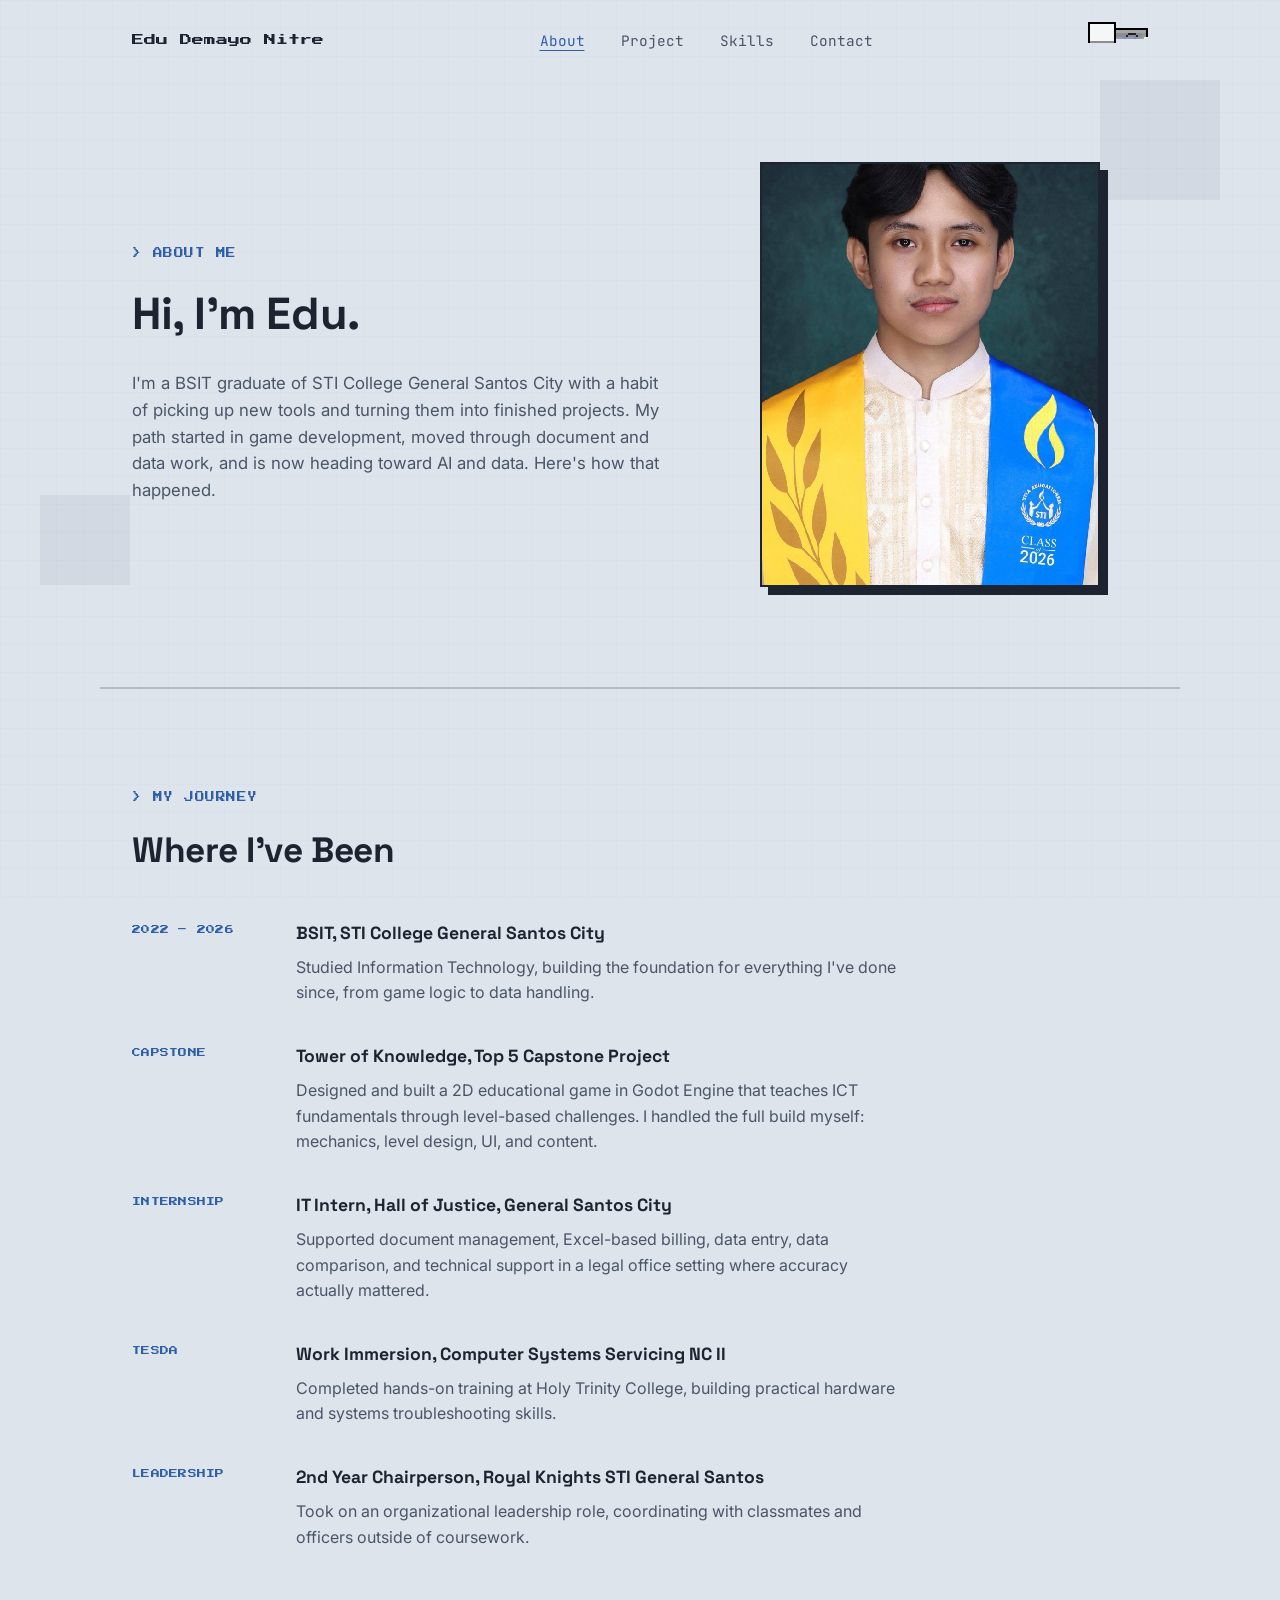
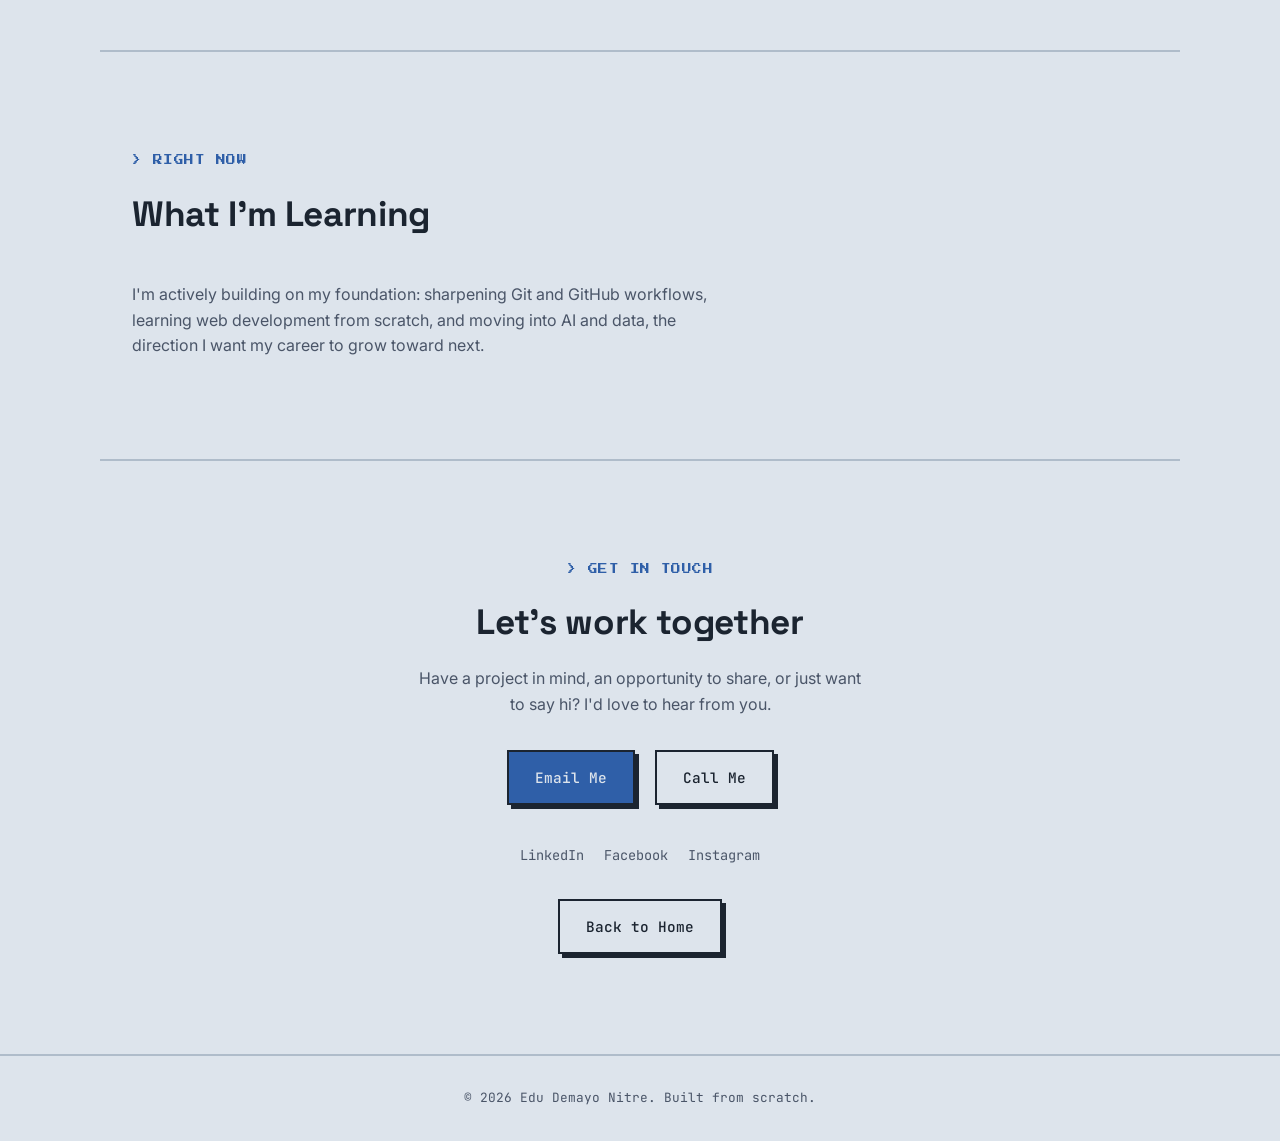
==== about.html @ b04c1786 "Add files via upload" ====
<!DOCTYPE html>
<html lang="en">
<head>
  <meta charset="UTF-8">
  <meta name="viewport" content="width=device-width, initial-scale=1.0">
  <title>About — Edu Demayo Nitre</title>
  <link rel="preconnect" href="https://fonts.googleapis.com">
  <link href="https://fonts.googleapis.com/css2?family=Press+Start+2P&family=Space+Grotesk:wght@500;700&family=Inter:wght@400;500;600&family=JetBrains+Mono:wght@400;500&display=swap" rel="stylesheet">
  <link rel="stylesheet" href="style.css">
</head>
<body>

  <div class="bg-blob bg-blob-1"></div>
  <div class="bg-blob bg-blob-2"></div>

  <nav>
    <div class="logo"><a href="index.html">Edu Demayo Nitre</a></div>
    <ul>
      <li><a href="about.html" class="active-link">About</a></li>
      <li><a href="index.html#project">Project</a></li>
      <li><a href="index.html#skills">Skills</a></li>
      <li><a href="index.html#contact">Contact</a></li>
    </ul>
    <label class="switch">
      <input class="toggle" type="checkbox" id="theme-toggle">
      <span class="slider"></span>
    </label>
  </nav>

  <section class="about-hero reveal is-visible">
    <div class="about-text">
      <p class="eyebrow">About Me</p>
      <h1>Hi, I'm Edu.</h1>
      <p class="intro">
        I'm a BSIT graduate of STI College General Santos City with a habit of
        picking up new tools and turning them into finished projects. My path
        started in game development, moved through document and data work,
        and is now heading toward AI and data. Here's how that happened.
      </p>
    </div>
    <div class="hero-image">
      <div class="photo-frame">
        <img src="aboutme.png" alt="Edu Demayo Nitre">
      </div>
    </div>
  </section>

  <section class="timeline reveal" id="journey">
    <p class="eyebrow">My Journey</p>
    <h2>Where I've Been</h2>

    <div class="timeline-list">
      <div class="timeline-item">
        <span class="timeline-year">2022 &ndash; 2026</span>
        <div class="timeline-body">
          <h3>BSIT, STI College General Santos City</h3>
          <p>
            Studied Information Technology, building the foundation for
            everything I've done since, from game logic to data handling.
          </p>
        </div>
      </div>

      <div class="timeline-item">
        <span class="timeline-year">Capstone</span>
        <div class="timeline-body">
          <h3>Tower of Knowledge, Top 5 Capstone Project</h3>
          <p>
            Designed and built a 2D educational game in Godot Engine that
            teaches ICT fundamentals through level-based challenges. I
            handled the full build myself: mechanics, level design, UI,
            and content.
          </p>
        </div>
      </div>

      <div class="timeline-item">
        <span class="timeline-year">Internship</span>
        <div class="timeline-body">
          <h3>IT Intern, Hall of Justice, General Santos City</h3>
          <p>
            Supported document management, Excel-based billing, data entry,
            data comparison, and technical support in a legal office
            setting where accuracy actually mattered.
          </p>
        </div>
      </div>

      <div class="timeline-item">
        <span class="timeline-year">TESDA</span>
        <div class="timeline-body">
          <h3>Work Immersion, Computer Systems Servicing NC II</h3>
          <p>
            Completed hands-on training at Holy Trinity College, building
            practical hardware and systems troubleshooting skills.
          </p>
        </div>
      </div>

      <div class="timeline-item">
        <span class="timeline-year">Leadership</span>
        <div class="timeline-body">
          <h3>2nd Year Chairperson, Royal Knights STI General Santos</h3>
          <p>
            Took on an organizational leadership role, coordinating with
            classmates and officers outside of coursework.
          </p>
        </div>
      </div>
    </div>
  </section>

  <section class="currently-learning reveal" id="learning">
    <p class="eyebrow">Right Now</p>
    <h2>What I'm Learning</h2>
    <p class="intro">
      I'm actively building on my foundation: sharpening Git and GitHub
      workflows, learning web development from scratch, and moving into
      AI and data, the direction I want my career to grow toward next.
    </p>
  </section>

  <section class="contact reveal" id="about-contact">
    <p class="eyebrow">Get In Touch</p>
    <h2>Let's work together</h2>
    <p class="intro">Have a project in mind, an opportunity to share, or just want to say hi? I'd love to hear from you.</p>
    <div class="buttons">
      <a href="mailto:edunitre24@gmail.com" class="btn btn-primary">Email Me</a>
      <a href="tel:+639501514487" class="btn btn-secondary">Call Me</a>
    </div>
    <div class="socials" style="justify-content: center;">
      <a href="https://www.linkedin.com/in/edu-demayo-nitre-314478360/" aria-label="LinkedIn" target="_blank" rel="noopener">LinkedIn</a>
      <a href="https://www.facebook.com/edu.nitre.35" aria-label="Facebook" target="_blank" rel="noopener">Facebook</a>
      <a href="https://www.instagram.com/_godedu/" aria-label="Instagram" target="_blank" rel="noopener">Instagram</a>
    </div>
    <div class="buttons">
      <a href="index.html" class="btn btn-secondary">Back to Home</a>
    </div>
  </section>

  <footer>
    <p>&copy; 2026 Edu Demayo Nitre. Built from scratch.</p>
  </footer>

  <script>
    const themeToggle = document.getElementById('theme-toggle');
    const savedTheme = localStorage.getItem('theme');

    if (savedTheme === 'dark') {
      document.body.classList.add('dark-mode');
      themeToggle.checked = true;
    }

    themeToggle.addEventListener('change', () => {
      document.body.classList.toggle('dark-mode', themeToggle.checked);
      localStorage.setItem('theme', themeToggle.checked ? 'dark' : 'light');
    });

    const revealEls = document.querySelectorAll('.reveal');
    const observer = new IntersectionObserver((entries) => {
      entries.forEach((entry) => {
        if (entry.isIntersecting) {
          entry.target.classList.add('is-visible');
          observer.unobserve(entry.target);
        }
      });
    }, { threshold: 0.15 });
    revealEls.forEach((el) => observer.observe(el));
  </script>

</body>
</html>
---- style.css ----
/* ---------- Design tokens (monochrome) ---------- */
:root {
  --bg: #DDE4EC;
  --bg-alt: #CCD6E1;
  --ink: #1B2430;
  --ink-soft: #4A5568;
  --accent: #2F5FA8;
  --accent-soft: #C3D3E8;
  --line: #AFBCCA;

  --font-display: "Space Grotesk", sans-serif;
  --font-body: "Inter", sans-serif;
  --font-mono: "JetBrains Mono", monospace;
  --font-pixel: "Press Start 2P", monospace;

  --max-width: 1080px;
}

/* ---------- Dark mode ---------- */
body.dark-mode {
  --bg: #0D1420;
  --bg-alt: #16202E;
  --ink: #E4EAF2;
  --ink-soft: #93A2B8;
  --accent: #6C93E0;
  --accent-soft: rgba(108, 147, 224, 0.15);
  --line: #26344A;
}

/* ---------- Reset ---------- */
* {
  margin: 0;
  padding: 0;
  box-sizing: border-box;
}

html {
  scroll-behavior: smooth;
}

body {
  font-family: var(--font-body);
  background: var(--bg);
  color: var(--ink);
  line-height: 1.6;
  position: relative;
  overflow-x: hidden;
  transition: background-color 0.2s ease, color 0.2s ease;
}

/* ---------- Ambient background: pixel grid, like the Godot editor canvas ---------- */
body::before {
  content: "";
  position: fixed;
  inset: 0;
  background-image:
    linear-gradient(var(--line) 1px, transparent 1px),
    linear-gradient(90deg, var(--line) 1px, transparent 1px);
  background-size: 28px 28px;
  opacity: 0.06;
  z-index: -1;
  pointer-events: none;
}

.bg-blob {
  position: fixed;
  z-index: -1;
  pointer-events: none;
  background: var(--ink);
  opacity: 0.05;
}

.bg-blob-1 {
  width: 120px;
  height: 120px;
  top: 80px;
  right: 60px;
}

.bg-blob-2 {
  width: 90px;
  height: 90px;
  top: 55%;
  left: 40px;
}

a {
  text-decoration: none;
  color: inherit;
}

ul {
  list-style: none;
}

section {
  max-width: var(--max-width);
  margin: 0 auto;
  padding: 100px 32px;
}

.eyebrow {
  font-family: var(--font-pixel);
  font-size: 0.6rem;
  text-transform: uppercase;
  letter-spacing: 0.05em;
  color: var(--accent);
  margin-bottom: 16px;
  line-height: 1.8;
}

.eyebrow::before {
  content: "> ";
}

.accent {
  background: var(--accent);
  color: var(--bg);
  padding: 2px 8px;
  box-decoration-break: clone;
  -webkit-box-decoration-break: clone;
}

h1, h2 {
  font-family: var(--font-display);
  font-weight: 700;
  letter-spacing: -0.01em;
}

/* ---------- Nav ---------- */
nav {
  display: flex;
  justify-content: space-between;
  align-items: center;
  max-width: var(--max-width);
  margin: 0 auto;
  padding: 28px 32px;
  gap: 24px;
}

nav .logo {
  font-family: var(--font-pixel);
  font-size: 0.75rem;
}

nav .logo a {
  color: inherit;
}

nav ul {
  display: flex;
  gap: 36px;
}

nav ul a {
  font-family: var(--font-mono);
  font-size: 0.9rem;
  color: var(--ink-soft);
  transition: color 0.2s ease;
}

nav ul a:hover,
nav ul a:focus-visible {
  color: var(--ink);
}

nav ul a.active-link {
  color: var(--accent);
  text-decoration: underline;
  text-underline-offset: 4px;
}

/* ---------- Buttons (pixel push style) ---------- */
.buttons {
  display: flex;
  gap: 20px;
  margin-top: 32px;
  flex-wrap: wrap;
}

.btn {
  padding: 14px 26px;
  border-radius: 0;
  border: 2px solid var(--ink);
  font-family: var(--font-mono);
  font-size: 0.9rem;
  font-weight: 500;
  box-shadow: 4px 4px 0 var(--ink);
  transition: transform 0.1s ease, box-shadow 0.1s ease;
}

.btn:hover {
  transform: translate(2px, 2px);
  box-shadow: 2px 2px 0 var(--ink);
}

.btn:active {
  transform: translate(4px, 4px);
  box-shadow: 0 0 0 var(--ink);
}

.btn-primary {
  background: var(--accent);
  color: var(--bg);
}

.btn-secondary {
  background: var(--bg);
  color: var(--ink);
}

/* ---------- Hero ---------- */
.hero {
  display: grid;
  grid-template-columns: 1.1fr 0.9fr;
  gap: 48px;
  align-items: center;
  padding-top: 60px;
  animation: fadeInUp 0.8s ease both;
}

@keyframes fadeInUp {
  from {
    opacity: 0;
    transform: translateY(20px);
  }
  to {
    opacity: 1;
    transform: translateY(0);
  }
}

.hero h1 {
  font-size: 3rem;
  line-height: 1.1;
  margin-bottom: 6px;
}

.hero h2 {
  font-size: 1.6rem;
  font-weight: 500;
  color: var(--ink-soft);
  margin-bottom: 24px;
}

.hero .intro {
  color: var(--ink-soft);
  max-width: 46ch;
}

.status-list {
  display: flex;
  flex-direction: column;
  gap: 14px;
  margin-top: 8px;
  padding: 20px 0;
  border-top: 2px solid var(--line);
  border-bottom: 2px solid var(--line);
}

.status-item {
  display: flex;
  gap: 18px;
  align-items: baseline;
}

.status-label {
  font-family: var(--font-pixel);
  font-size: 0.55rem;
  text-transform: uppercase;
  letter-spacing: 0.05em;
  color: var(--accent);
  min-width: 100px;
  flex-shrink: 0;
}

.status-value {
  font-family: var(--font-mono);
  color: var(--ink);
  font-size: 0.95rem;
}

.socials {
  display: flex;
  gap: 20px;
  flex-wrap: wrap;
  margin-top: 40px;
}

.socials a {
  font-family: var(--font-mono);
  font-size: 0.85rem;
  color: var(--ink-soft);
  border-bottom: 1px solid transparent;
}

.socials a:hover,
.socials a:focus-visible {
  color: var(--accent);
  border-bottom-color: var(--accent);
}

.hero-image {
  display: flex;
  justify-content: center;
}

.photo-frame {
  width: 100%;
  max-width: 340px;
  aspect-ratio: 4 / 5;
  background: var(--bg-alt);
  border: 2px solid var(--ink);
  border-radius: 0;
  display: flex;
  align-items: center;
  justify-content: center;
  color: var(--ink-soft);
  font-family: var(--font-mono);
  font-size: 0.85rem;
  overflow: hidden;
  box-shadow: 8px 8px 0 var(--ink);
}

.photo-frame img {
  width: 100%;
  height: 100%;
  object-fit: cover;
  image-rendering: pixelated;
}

/* ---------- Project ---------- */
.project {
  border-top: 2px solid var(--line);
}

.project h2 {
  font-size: 2.2rem;
  margin-bottom: 12px;
}

.project-badge {
  display: inline-block;
  font-family: var(--font-pixel);
  font-size: 0.6rem;
  background: var(--accent);
  color: var(--bg);
  padding: 8px 14px;
  border-radius: 0;
  margin-bottom: 20px;
}

.project-subtitle {
  color: var(--ink-soft);
  max-width: 60ch;
  margin-bottom: 40px;
}

.project-content {
  display: grid;
  grid-template-columns: 1fr 1fr;
  gap: 48px;
  align-items: start;
}

.project-visual {
  aspect-ratio: 16 / 10;
  background: var(--bg-alt);
  border: 2px solid var(--ink);
  border-radius: 0;
  display: flex;
  align-items: center;
  justify-content: center;
  color: var(--ink-soft);
  font-family: var(--font-mono);
  font-size: 0.85rem;
  overflow: hidden;
  box-shadow: 8px 8px 0 var(--ink);
}

.project-visual img,
.project-visual video {
  width: 100%;
  height: 100%;
  object-fit: cover;
  image-rendering: pixelated;
}

.project-details p {
  color: var(--ink-soft);
  margin-bottom: 16px;
}

.tech-tags {
  display: flex;
  gap: 10px;
  flex-wrap: wrap;
  margin: 20px 0;
}

.tech-tags li {
  font-family: var(--font-mono);
  font-size: 0.8rem;
  background: var(--bg);
  color: var(--accent);
  border: 1px solid var(--accent);
  padding: 6px 14px;
  border-radius: 0;
}

/* ---------- Skills ---------- */
.skills {
  border-top: 2px solid var(--line);
}

.skills h2 {
  font-size: 2.2rem;
  margin-bottom: 40px;
}

.skills-grid {
  display: grid;
  grid-template-columns: repeat(auto-fit, minmax(180px, 1fr));
  gap: 16px;
}

.skill-item {
  padding: 20px;
  border: 2px solid var(--line);
  border-radius: 0;
  font-family: var(--font-mono);
  font-size: 0.9rem;
  text-align: center;
}

.learning-note {
  margin-top: 28px;
  color: var(--ink-soft);
  font-family: var(--font-mono);
  font-size: 0.85rem;
}

/* ---------- Contact ---------- */
.contact {
  border-top: 2px solid var(--line);
  text-align: center;
}

.contact h2 {
  font-size: 2.2rem;
  margin-bottom: 16px;
}

.contact .intro {
  color: var(--ink-soft);
  max-width: 46ch;
  margin: 0 auto;
}

.contact .buttons {
  justify-content: center;
}

/* ---------- Footer ---------- */
footer {
  text-align: center;
  padding: 32px;
  color: var(--ink-soft);
  font-family: var(--font-mono);
  font-size: 0.8rem;
  border-top: 2px solid var(--line);
}

/* ---------- Scroll reveal ---------- */
.reveal {
  opacity: 0;
  transform: translateY(24px);
  transition: opacity 0.7s ease, transform 0.7s ease;
}

.reveal.is-visible {
  opacity: 1;
  transform: translateY(0);
}

/* ---------- Hover polish (pixel push) ---------- */
.skill-item {
  transition: transform 0.15s ease, box-shadow 0.15s ease;
}

.skill-item:hover {
  transform: translate(-2px, -2px);
  border-color: var(--accent);
  box-shadow: 4px 4px 0 var(--accent);
}

.photo-frame,
.project-visual {
  transition: transform 0.15s ease, box-shadow 0.15s ease;
}

.photo-frame:hover,
.project-visual:hover {
  transform: translate(-2px, -2px);
  box-shadow: 10px 10px 0 var(--ink);
}

.tech-tags li {
  transition: transform 0.15s ease;
}

.tech-tags li:hover {
  transform: translate(-2px, -2px);
  box-shadow: 3px 3px 0 var(--accent);
}

/* ---------- Responsive ---------- */
@media (max-width: 768px) {
  nav {
    flex-direction: column;
    gap: 16px;
  }

  .hero {
    grid-template-columns: 1fr;
    text-align: center;
    padding-top: 20px;
  }

  .hero .intro {
    margin: 0 auto;
  }

  .buttons {
    justify-content: center;
  }

  .socials {
    justify-content: center;
  }

  .status-item {
    flex-direction: column;
    gap: 2px;
  }

  .status-label {
    min-width: unset;
  }

  .project-content {
    grid-template-columns: 1fr;
  }
}

/* ---------- Theme toggle: pixel sprite switch (Uiverse by zl306) ---------- */
.switch {
  position: relative;
  display: flex;
  flex-direction: column;
  justify-content: center;
  align-items: center;
  width: 60px;
  height: 26px;
}

.toggle {
  opacity: 0;
  width: 0;
  height: 0;
}

.slider {
  image-rendering: pixelated;
  position: absolute;
  cursor: pointer;
  top: 0;
  left: 0;
  right: 0;
  bottom: 0;
  background: url([data-uri]);
  background-size: 100% 100%;
}

.slider:before {
  box-sizing: border-box;
  position: absolute;
  content: "";
  height: 32px;
  width: 28px;
  bottom: 0px;
  background: url([data-uri]);
  background-size: 28px 32px;
}

.toggle:checked + .slider {
  background: url([data-uri]);
  background-size: 100% 100%;
}

.toggle:checked + .slider:before {
  transform: translateX(32px);
}

/* ---------- About page ---------- */
.about-hero {
  display: grid;
  grid-template-columns: 1.1fr 0.9fr;
  gap: 48px;
  align-items: center;
  padding-top: 80px;
}

.about-hero h1 {
  font-size: 2.8rem;
  margin: 8px 0 20px;
}

.about-hero .intro {
  color: var(--ink-soft);
  font-size: 1.05rem;
}

@media (max-width: 768px) {
  .about-hero {
    grid-template-columns: 1fr;
    text-align: center;
    padding-top: 20px;
  }

  .about-hero .intro {
    margin: 0 auto;
  }
}

.timeline {
  border-top: 2px solid var(--line);
}

.timeline h2,
.currently-learning h2 {
  font-size: 2.2rem;
  margin-bottom: 40px;
}

.timeline-list {
  display: flex;
  flex-direction: column;
  gap: 36px;
}

.timeline-item {
  display: grid;
  grid-template-columns: 140px 1fr;
  gap: 24px;
}

.timeline-year {
  font-family: var(--font-pixel);
  font-size: 0.55rem;
  color: var(--accent);
  text-transform: uppercase;
  letter-spacing: 0.03em;
  padding-top: 4px;
  line-height: 1.6;
}

.timeline-body h3 {
  font-family: var(--font-display);
  font-size: 1.1rem;
  margin-bottom: 8px;
}

.timeline-body p {
  color: var(--ink-soft);
  max-width: 60ch;
}

.currently-learning {
  border-top: 2px solid var(--line);
}

.currently-learning .intro {
  color: var(--ink-soft);
  max-width: 60ch;
}

@media (max-width: 768px) {
  .timeline-item {
    grid-template-columns: 1fr;
    gap: 8px;
  }

  .about-hero h1 {
    font-size: 2.2rem;
  }
}
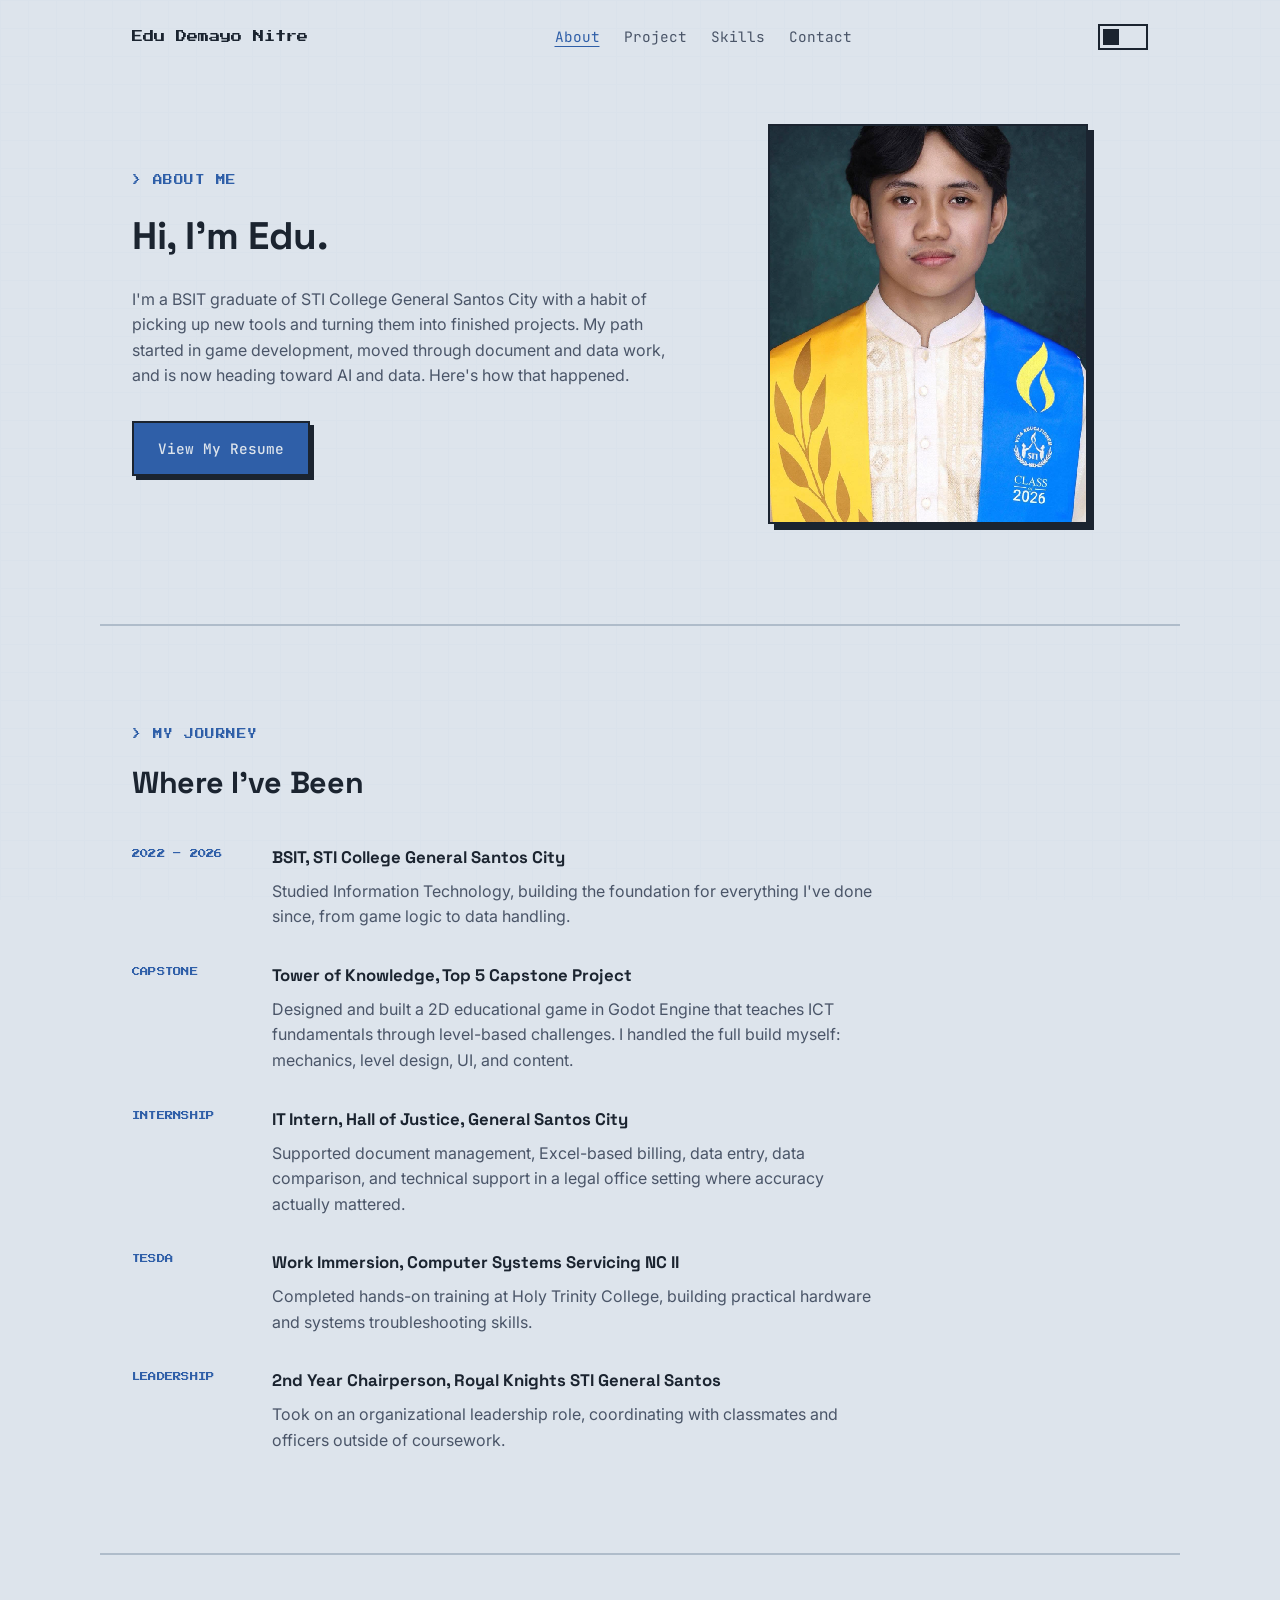
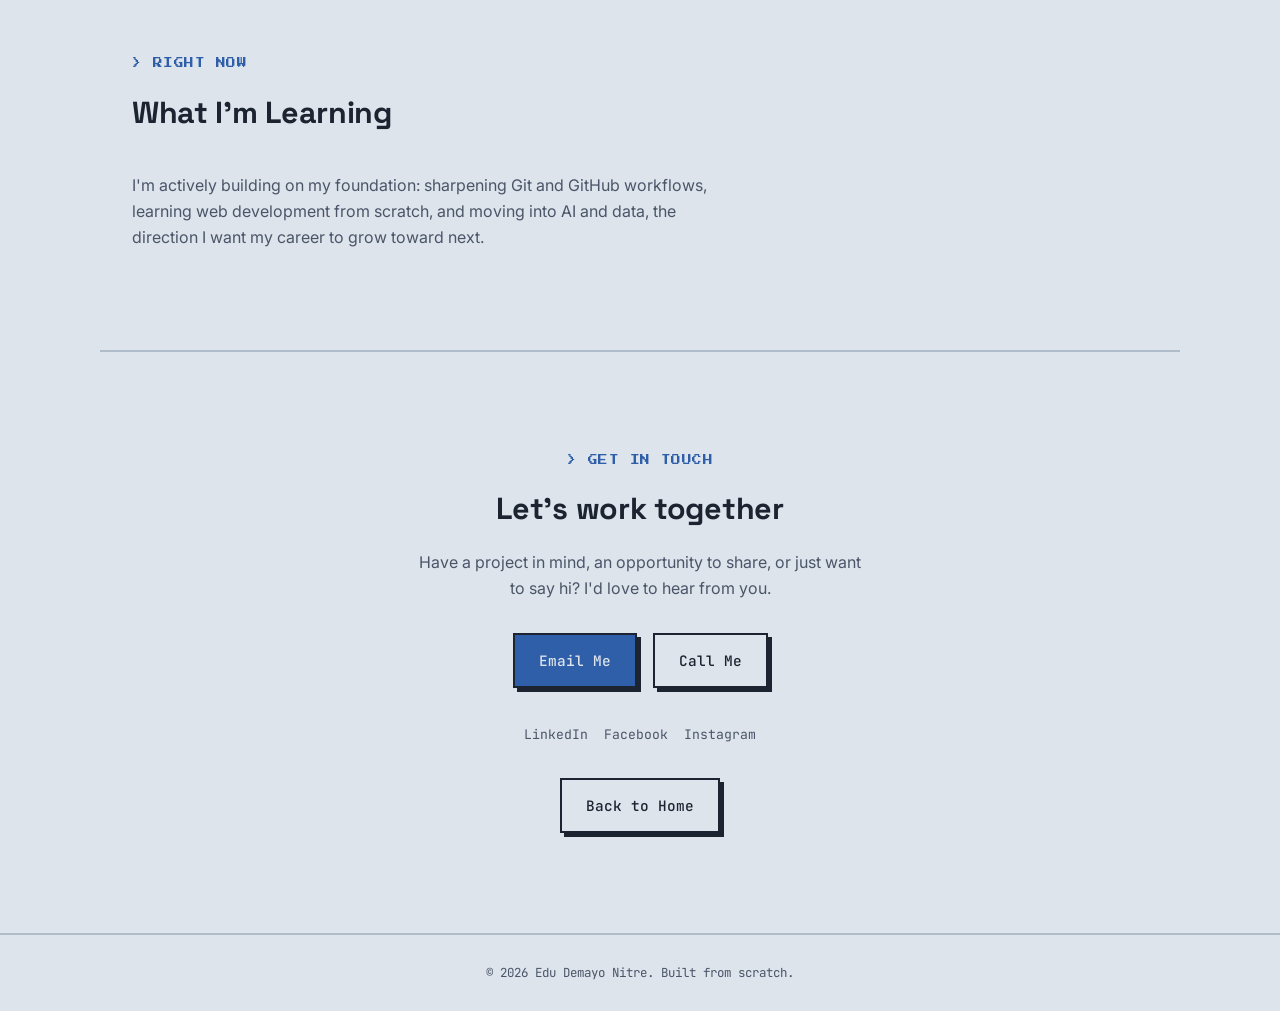
==== commit fd38399a: "Add files via upload" ====
--- a/about.html
+++ b/about.html
@@ -9,9 +9,6 @@
   <link rel="stylesheet" href="style.css">
 </head>
 <body>
-
-  <div class="bg-blob bg-blob-1"></div>
-  <div class="bg-blob bg-blob-2"></div>
 
   <nav>
     <div class="logo"><a href="index.html">Edu Demayo Nitre</a></div>
@@ -37,6 +34,9 @@
         started in game development, moved through document and data work,
         and is now heading toward AI and data. Here's how that happened.
       </p>
+      <div class="buttons">
+        <a href="resume.pdf" target="_blank" rel="noopener" class="btn btn-primary">View My Resume</a>
+      </div>
     </div>
     <div class="hero-image">
       <div class="photo-frame">
--- a/style.css
+++ b/style.css
@@ -1,4 +1,4 @@
-/* ---------- Design tokens (monochrome) ---------- */
+/* ---------- Design tokens ---------- */
 :root {
   --bg: #DDE4EC;
   --bg-alt: #CCD6E1;
@@ -48,7 +48,7 @@
   transition: background-color 0.2s ease, color 0.2s ease;
 }
 
-/* ---------- Ambient background: pixel grid, like the Godot editor canvas ---------- */
+/* ---------- Ambient background: faint pixel grid ---------- */
 body::before {
   content: "";
   position: fixed;
@@ -57,31 +57,9 @@
     linear-gradient(var(--line) 1px, transparent 1px),
     linear-gradient(90deg, var(--line) 1px, transparent 1px);
   background-size: 28px 28px;
-  opacity: 0.06;
+  opacity: 0.05;
   z-index: -1;
   pointer-events: none;
-}
-
-.bg-blob {
-  position: fixed;
-  z-index: -1;
-  pointer-events: none;
-  background: var(--ink);
-  opacity: 0.05;
-}
-
-.bg-blob-1 {
-  width: 120px;
-  height: 120px;
-  top: 80px;
-  right: 60px;
-}
-
-.bg-blob-2 {
-  width: 90px;
-  height: 90px;
-  top: 55%;
-  left: 40px;
 }
 
 a {
@@ -91,6 +69,11 @@
 
 ul {
   list-style: none;
+}
+
+img, video {
+  max-width: 100%;
+  display: block;
 }
 
 section {
@@ -134,13 +117,14 @@
   align-items: center;
   max-width: var(--max-width);
   margin: 0 auto;
-  padding: 28px 32px;
-  gap: 24px;
+  padding: 24px 32px;
+  gap: 16px;
+  flex-wrap: wrap;
 }
 
 nav .logo {
   font-family: var(--font-pixel);
-  font-size: 0.75rem;
+  font-size: 0.7rem;
 }
 
 nav .logo a {
@@ -149,7 +133,8 @@
 
 nav ul {
   display: flex;
-  gap: 36px;
+  gap: 24px;
+  flex-wrap: wrap;
 }
 
 nav ul a {
@@ -173,13 +158,13 @@
 /* ---------- Buttons (pixel push style) ---------- */
 .buttons {
   display: flex;
-  gap: 20px;
+  gap: 16px;
   margin-top: 32px;
   flex-wrap: wrap;
 }
 
 .btn {
-  padding: 14px 26px;
+  padding: 14px 24px;
   border-radius: 0;
   border: 2px solid var(--ink);
   font-family: var(--font-mono);
@@ -187,6 +172,7 @@
   font-weight: 500;
   box-shadow: 4px 4px 0 var(--ink);
   transition: transform 0.1s ease, box-shadow 0.1s ease;
+  text-align: center;
 }
 
 .btn:hover {
@@ -213,9 +199,9 @@
 .hero {
   display: grid;
   grid-template-columns: 1.1fr 0.9fr;
-  gap: 48px;
+  gap: 40px;
   align-items: center;
-  padding-top: 60px;
+  padding-top: 50px;
   animation: fadeInUp 0.8s ease both;
 }
 
@@ -231,13 +217,14 @@
 }
 
 .hero h1 {
-  font-size: 3rem;
-  line-height: 1.1;
+  font-size: 2.6rem;
+  line-height: 1.15;
   margin-bottom: 6px;
+  word-break: break-word;
 }
 
 .hero h2 {
-  font-size: 1.6rem;
+  font-size: 1.35rem;
   font-weight: 500;
   color: var(--ink-soft);
   margin-bottom: 24px;
@@ -262,6 +249,7 @@
   display: flex;
   gap: 18px;
   align-items: baseline;
+  flex-wrap: wrap;
 }
 
 .status-label {
@@ -277,19 +265,19 @@
 .status-value {
   font-family: var(--font-mono);
   color: var(--ink);
-  font-size: 0.95rem;
+  font-size: 0.92rem;
 }
 
 .socials {
   display: flex;
-  gap: 20px;
+  gap: 16px;
   flex-wrap: wrap;
-  margin-top: 40px;
+  margin-top: 36px;
 }
 
 .socials a {
   font-family: var(--font-mono);
-  font-size: 0.85rem;
+  font-size: 0.82rem;
   color: var(--ink-soft);
   border-bottom: 1px solid transparent;
 }
@@ -307,7 +295,7 @@
 
 .photo-frame {
   width: 100%;
-  max-width: 340px;
+  max-width: 320px;
   aspect-ratio: 4 / 5;
   background: var(--bg-alt);
   border: 2px solid var(--ink);
@@ -319,7 +307,7 @@
   font-family: var(--font-mono);
   font-size: 0.85rem;
   overflow: hidden;
-  box-shadow: 8px 8px 0 var(--ink);
+  box-shadow: 6px 6px 0 var(--ink);
 }
 
 .photo-frame img {
@@ -335,31 +323,32 @@
 }
 
 .project h2 {
-  font-size: 2.2rem;
+  font-size: 1.9rem;
   margin-bottom: 12px;
 }
 
 .project-badge {
   display: inline-block;
   font-family: var(--font-pixel);
-  font-size: 0.6rem;
+  font-size: 0.58rem;
   background: var(--accent);
   color: var(--bg);
   padding: 8px 14px;
   border-radius: 0;
   margin-bottom: 20px;
+  line-height: 1.6;
 }
 
 .project-subtitle {
   color: var(--ink-soft);
   max-width: 60ch;
-  margin-bottom: 40px;
+  margin-bottom: 36px;
 }
 
 .project-content {
   display: grid;
   grid-template-columns: 1fr 1fr;
-  gap: 48px;
+  gap: 40px;
   align-items: start;
 }
 
@@ -375,7 +364,7 @@
   font-family: var(--font-mono);
   font-size: 0.85rem;
   overflow: hidden;
-  box-shadow: 8px 8px 0 var(--ink);
+  box-shadow: 6px 6px 0 var(--ink);
 }
 
 .project-visual img,
@@ -400,11 +389,11 @@
 
 .tech-tags li {
   font-family: var(--font-mono);
-  font-size: 0.8rem;
+  font-size: 0.78rem;
   background: var(--bg);
   color: var(--accent);
   border: 1px solid var(--accent);
-  padding: 6px 14px;
+  padding: 6px 12px;
   border-radius: 0;
 }
 
@@ -414,30 +403,30 @@
 }
 
 .skills h2 {
-  font-size: 2.2rem;
-  margin-bottom: 40px;
+  font-size: 1.9rem;
+  margin-bottom: 36px;
 }
 
 .skills-grid {
   display: grid;
-  grid-template-columns: repeat(auto-fit, minmax(180px, 1fr));
-  gap: 16px;
+  grid-template-columns: repeat(auto-fit, minmax(160px, 1fr));
+  gap: 14px;
 }
 
 .skill-item {
-  padding: 20px;
+  padding: 18px;
   border: 2px solid var(--line);
   border-radius: 0;
   font-family: var(--font-mono);
-  font-size: 0.9rem;
+  font-size: 0.88rem;
   text-align: center;
 }
 
 .learning-note {
-  margin-top: 28px;
-  color: var(--ink-soft);
-  font-family: var(--font-mono);
-  font-size: 0.85rem;
+  margin-top: 26px;
+  color: var(--ink-soft);
+  font-family: var(--font-mono);
+  font-size: 0.82rem;
 }
 
 /* ---------- Contact ---------- */
@@ -447,7 +436,7 @@
 }
 
 .contact h2 {
-  font-size: 2.2rem;
+  font-size: 1.9rem;
   margin-bottom: 16px;
 }
 
@@ -458,16 +447,20 @@
 }
 
 .contact .buttons {
+  justify-content: center;
+}
+
+.contact .socials {
   justify-content: center;
 }
 
 /* ---------- Footer ---------- */
 footer {
   text-align: center;
-  padding: 32px;
-  color: var(--ink-soft);
-  font-family: var(--font-mono);
-  font-size: 0.8rem;
+  padding: 28px 20px;
+  color: var(--ink-soft);
+  font-family: var(--font-mono);
+  font-size: 0.78rem;
   border-top: 2px solid var(--line);
 }
 
@@ -483,7 +476,7 @@
   transform: translateY(0);
 }
 
-/* ---------- Hover polish (pixel push) ---------- */
+/* ---------- Hover polish ---------- */
 .skill-item {
   transition: transform 0.15s ease, box-shadow 0.15s ease;
 }
@@ -502,7 +495,7 @@
 .photo-frame:hover,
 .project-visual:hover {
   transform: translate(-2px, -2px);
-  box-shadow: 10px 10px 0 var(--ink);
+  box-shadow: 9px 9px 0 var(--ink);
 }
 
 .tech-tags li {
@@ -514,123 +507,70 @@
   box-shadow: 3px 3px 0 var(--accent);
 }
 
-/* ---------- Responsive ---------- */
-@media (max-width: 768px) {
-  nav {
-    flex-direction: column;
-    gap: 16px;
-  }
-
-  .hero {
-    grid-template-columns: 1fr;
-    text-align: center;
-    padding-top: 20px;
-  }
-
-  .hero .intro {
-    margin: 0 auto;
-  }
-
-  .buttons {
-    justify-content: center;
-  }
-
-  .socials {
-    justify-content: center;
-  }
-
-  .status-item {
-    flex-direction: column;
-    gap: 2px;
-  }
-
-  .status-label {
-    min-width: unset;
-  }
-
-  .project-content {
-    grid-template-columns: 1fr;
-  }
-}
-
-/* ---------- Theme toggle: pixel sprite switch (Uiverse by zl306) ---------- */
+/* ---------- Theme toggle: reliable pure-CSS square switch ---------- */
 .switch {
   position: relative;
-  display: flex;
-  flex-direction: column;
-  justify-content: center;
-  align-items: center;
-  width: 60px;
+  display: inline-flex;
+  width: 50px;
   height: 26px;
+  flex-shrink: 0;
 }
 
 .toggle {
   opacity: 0;
   width: 0;
   height: 0;
+  position: absolute;
 }
 
 .slider {
-  image-rendering: pixelated;
   position: absolute;
+  inset: 0;
   cursor: pointer;
-  top: 0;
-  left: 0;
-  right: 0;
-  bottom: 0;
-  background: url([data-uri]);
-  background-size: 100% 100%;
-}
-
-.slider:before {
-  box-sizing: border-box;
+  background: var(--bg);
+  border: 2px solid var(--ink);
+  border-radius: 0;
+  transition: background-color 0.2s ease;
+}
+
+.slider::before {
+  content: "";
   position: absolute;
-  content: "";
-  height: 32px;
-  width: 28px;
-  bottom: 0px;
-  background: url([data-uri]);
-  background-size: 28px 32px;
+  top: 3px;
+  left: 3px;
+  width: 16px;
+  height: 16px;
+  background: var(--ink);
+  transition: transform 0.2s ease, background-color 0.2s ease;
 }
 
 .toggle:checked + .slider {
-  background: url([data-uri]);
-  background-size: 100% 100%;
-}
-
-.toggle:checked + .slider:before {
-  transform: translateX(32px);
+  background: var(--accent-soft);
+  border-color: var(--accent);
+}
+
+.toggle:checked + .slider::before {
+  transform: translateX(20px);
+  background: var(--accent);
 }
 
 /* ---------- About page ---------- */
 .about-hero {
   display: grid;
   grid-template-columns: 1.1fr 0.9fr;
-  gap: 48px;
+  gap: 40px;
   align-items: center;
-  padding-top: 80px;
+  padding-top: 50px;
 }
 
 .about-hero h1 {
-  font-size: 2.8rem;
+  font-size: 2.4rem;
   margin: 8px 0 20px;
 }
 
 .about-hero .intro {
   color: var(--ink-soft);
-  font-size: 1.05rem;
-}
-
-@media (max-width: 768px) {
-  .about-hero {
-    grid-template-columns: 1fr;
-    text-align: center;
-    padding-top: 20px;
-  }
-
-  .about-hero .intro {
-    margin: 0 auto;
-  }
+  font-size: 1rem;
 }
 
 .timeline {
@@ -639,25 +579,25 @@
 
 .timeline h2,
 .currently-learning h2 {
-  font-size: 2.2rem;
-  margin-bottom: 40px;
+  font-size: 1.9rem;
+  margin-bottom: 36px;
 }
 
 .timeline-list {
   display: flex;
   flex-direction: column;
-  gap: 36px;
+  gap: 32px;
 }
 
 .timeline-item {
   display: grid;
-  grid-template-columns: 140px 1fr;
-  gap: 24px;
+  grid-template-columns: 120px 1fr;
+  gap: 20px;
 }
 
 .timeline-year {
   font-family: var(--font-pixel);
-  font-size: 0.55rem;
+  font-size: 0.52rem;
   color: var(--accent);
   text-transform: uppercase;
   letter-spacing: 0.03em;
@@ -667,7 +607,7 @@
 
 .timeline-body h3 {
   font-family: var(--font-display);
-  font-size: 1.1rem;
+  font-size: 1.05rem;
   margin-bottom: 8px;
 }
 
@@ -685,13 +625,101 @@
   max-width: 60ch;
 }
 
+/* ---------- Responsive ---------- */
 @media (max-width: 768px) {
+  section {
+    padding: 64px 24px;
+  }
+
+  nav {
+    justify-content: center;
+    text-align: center;
+    padding: 20px 20px;
+  }
+
+  nav ul {
+    justify-content: center;
+    gap: 18px;
+  }
+
+  .hero {
+    grid-template-columns: 1fr;
+    text-align: center;
+    padding-top: 20px;
+    gap: 28px;
+  }
+
+  .hero h1 {
+    font-size: 2rem;
+  }
+
+  .hero h2 {
+    font-size: 1.1rem;
+  }
+
+  .hero-image {
+    order: -1;
+  }
+
+  .photo-frame {
+    max-width: 220px;
+  }
+
+  .hero .intro {
+    margin: 0 auto;
+  }
+
+  .buttons {
+    justify-content: center;
+  }
+
+  .socials {
+    justify-content: center;
+  }
+
+  .status-item {
+    flex-direction: column;
+    gap: 2px;
+  }
+
+  .status-label {
+    min-width: unset;
+  }
+
+  .project-content {
+    grid-template-columns: 1fr;
+  }
+
+  .about-hero {
+    grid-template-columns: 1fr;
+    text-align: center;
+    padding-top: 20px;
+  }
+
+  .about-hero .intro {
+    margin: 0 auto;
+  }
+
+  .about-hero h1 {
+    font-size: 2rem;
+  }
+
   .timeline-item {
     grid-template-columns: 1fr;
-    gap: 8px;
-  }
-
-  .about-hero h1 {
-    font-size: 2.2rem;
+    gap: 6px;
+  }
+}
+
+@media (max-width: 420px) {
+  .hero h1 {
+    font-size: 1.7rem;
+  }
+
+  section {
+    padding: 48px 18px;
+  }
+
+  .btn {
+    width: 100%;
   }
 }
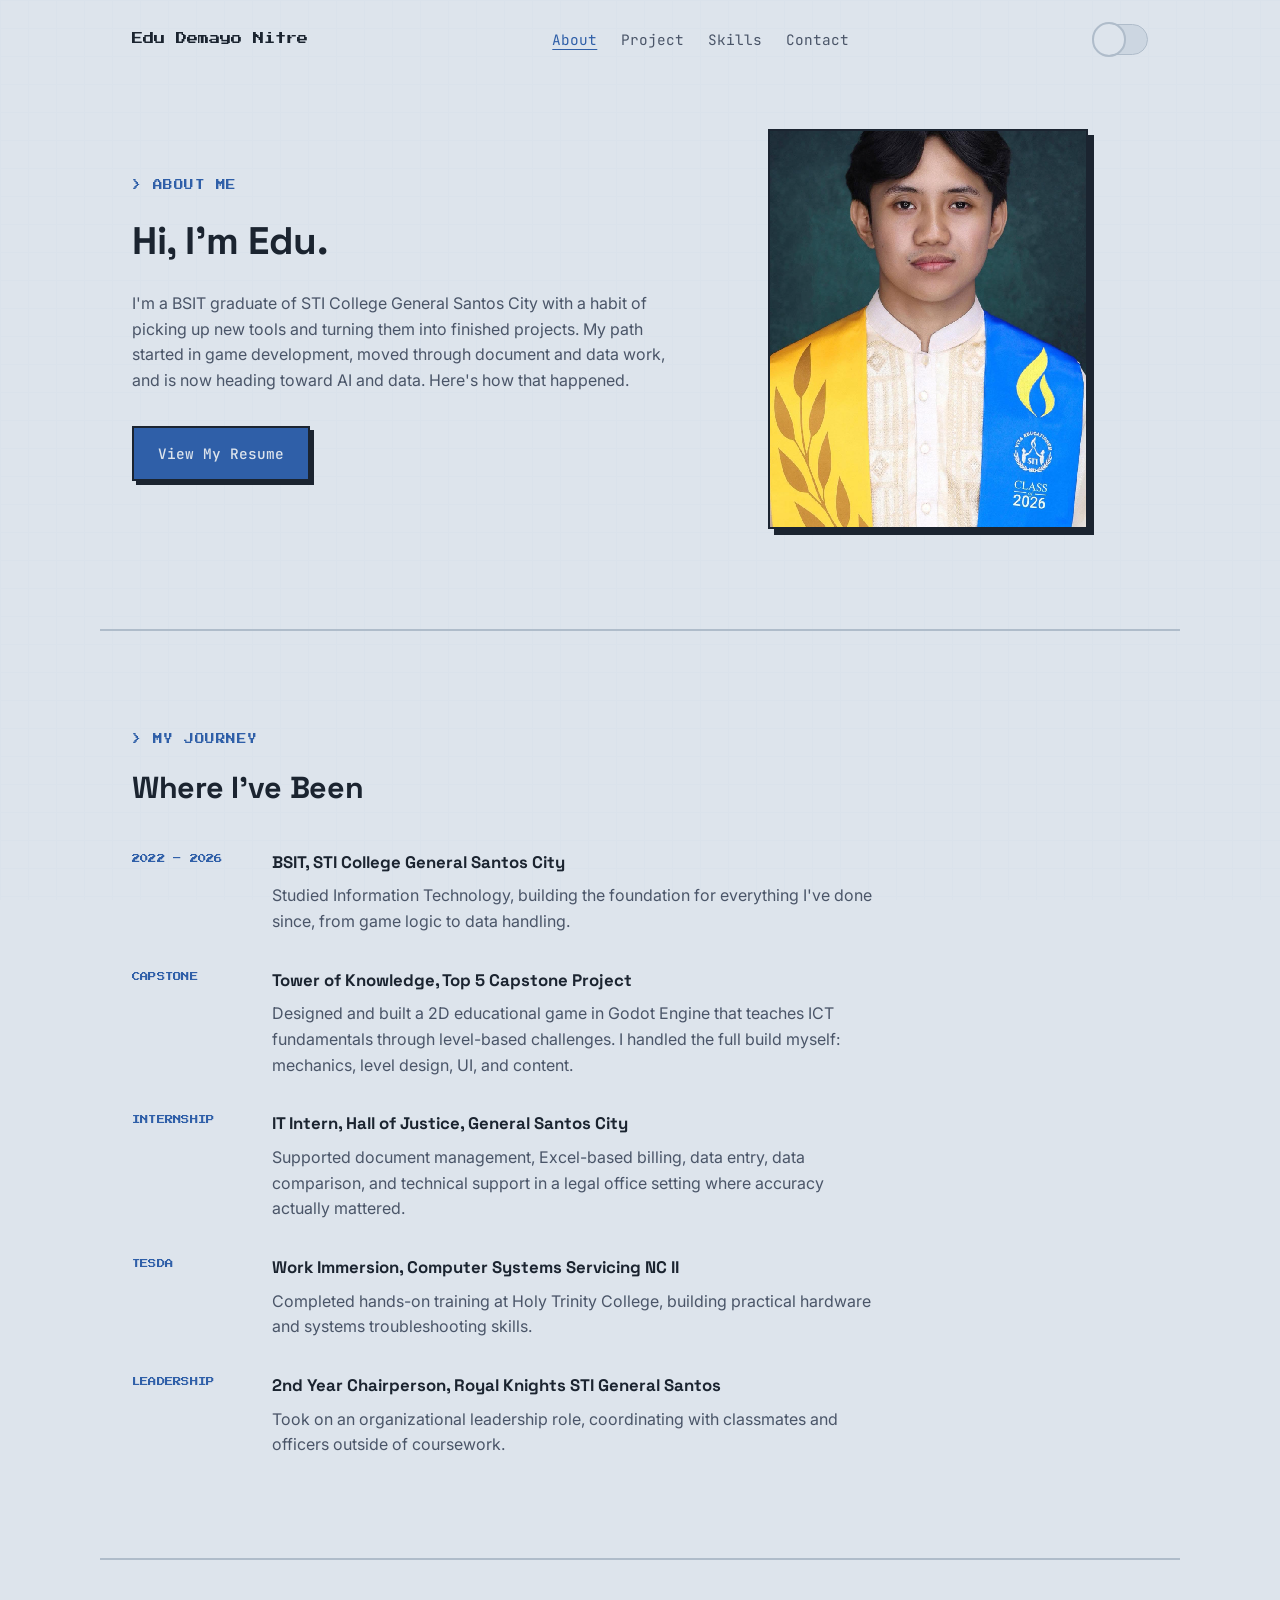
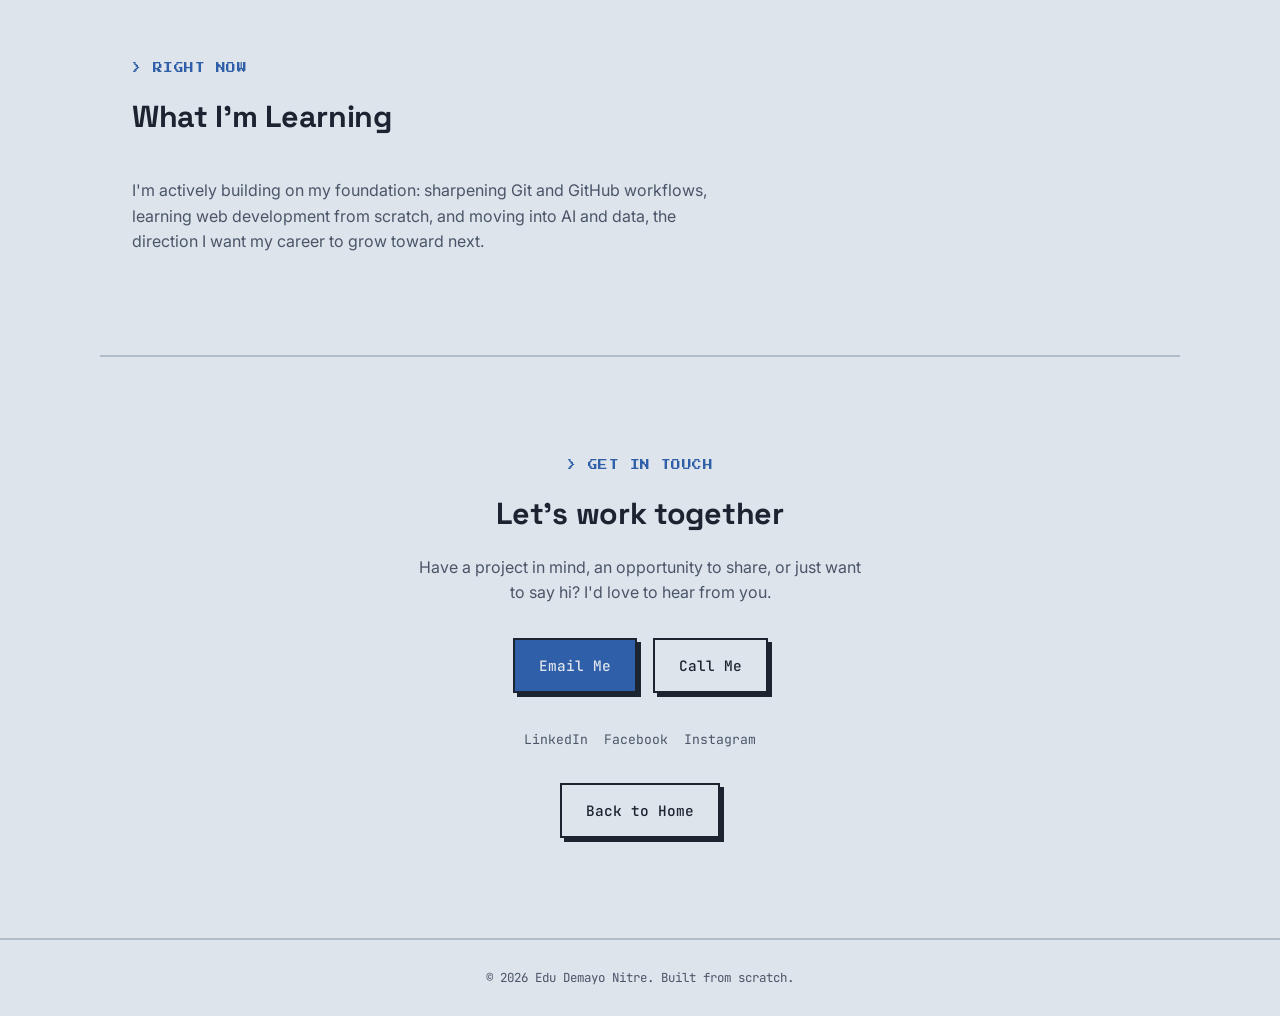
==== commit 591d8384: "Add files via upload" ====
--- a/about.html
+++ b/about.html
@@ -19,8 +19,10 @@
       <li><a href="index.html#contact">Contact</a></li>
     </ul>
     <label class="switch">
-      <input class="toggle" type="checkbox" id="theme-toggle">
-      <span class="slider"></span>
+      <input type="checkbox" id="theme-toggle">
+      <span class="slider">
+        <svg class="slider-icon" viewBox="0 0 32 32" xmlns="http://www.w3.org/2000/svg" aria-hidden="true" role="presentation"><path fill="none" d="m4 16.5 8 8 16-16"></path></svg>
+      </span>
     </label>
   </nav>
 
--- a/style.css
+++ b/style.css
@@ -507,51 +507,76 @@
   box-shadow: 3px 3px 0 var(--accent);
 }
 
-/* ---------- Theme toggle: reliable pure-CSS square switch ---------- */
+/* ---------- Theme toggle (adapted from Uiverse by alexruix) ---------- */
 .switch {
+  font-size: 17px;
   position: relative;
-  display: inline-flex;
-  width: 50px;
-  height: 26px;
+  display: inline-block;
+  width: 3.2em;
+  height: 1.8em;
   flex-shrink: 0;
 }
 
-.toggle {
+.switch input {
   opacity: 0;
   width: 0;
   height: 0;
-  position: absolute;
 }
 
 .slider {
   position: absolute;
-  inset: 0;
   cursor: pointer;
-  background: var(--bg);
-  border: 2px solid var(--ink);
-  border-radius: 0;
-  transition: background-color 0.2s ease;
+  top: 0;
+  left: 0;
+  right: 0;
+  bottom: 0;
+  background-color: var(--bg-alt);
+  border: 1px solid var(--line);
+  transition: 0.3s;
+  border-radius: 32px;
+  outline: none;
 }
 
 .slider::before {
+  position: absolute;
   content: "";
+  height: 1.8em;
+  width: 1.8em;
+  border-radius: 50%;
+  outline: 2px solid var(--line);
+  left: -1px;
+  bottom: -1px;
+  background-color: var(--bg);
+  transition: transform 0.25s ease-in-out 0s;
+}
+
+.slider-icon {
+  opacity: 0;
+  height: 12px;
+  width: 12px;
+  stroke-width: 8;
   position: absolute;
-  top: 3px;
-  left: 3px;
-  width: 16px;
-  height: 16px;
-  background: var(--ink);
-  transition: transform 0.2s ease, background-color 0.2s ease;
-}
-
-.toggle:checked + .slider {
-  background: var(--accent-soft);
-  border-color: var(--accent);
-}
-
-.toggle:checked + .slider::before {
-  transform: translateX(20px);
-  background: var(--accent);
+  z-index: 999;
+  stroke: var(--accent);
+  right: 60%;
+  top: 30%;
+  transition: right ease-in-out 0.3s, opacity ease-in-out 0.15s;
+}
+
+.switch input:checked + .slider {
+  background-color: var(--ink);
+  border-color: var(--ink);
+}
+
+.switch input:checked + .slider .slider-icon {
+  opacity: 1;
+  right: 20%;
+  stroke: var(--bg);
+}
+
+.switch input:checked + .slider::before {
+  transform: translateX(1.4em);
+  outline-color: var(--ink);
 }
 
 /* ---------- About page ---------- */
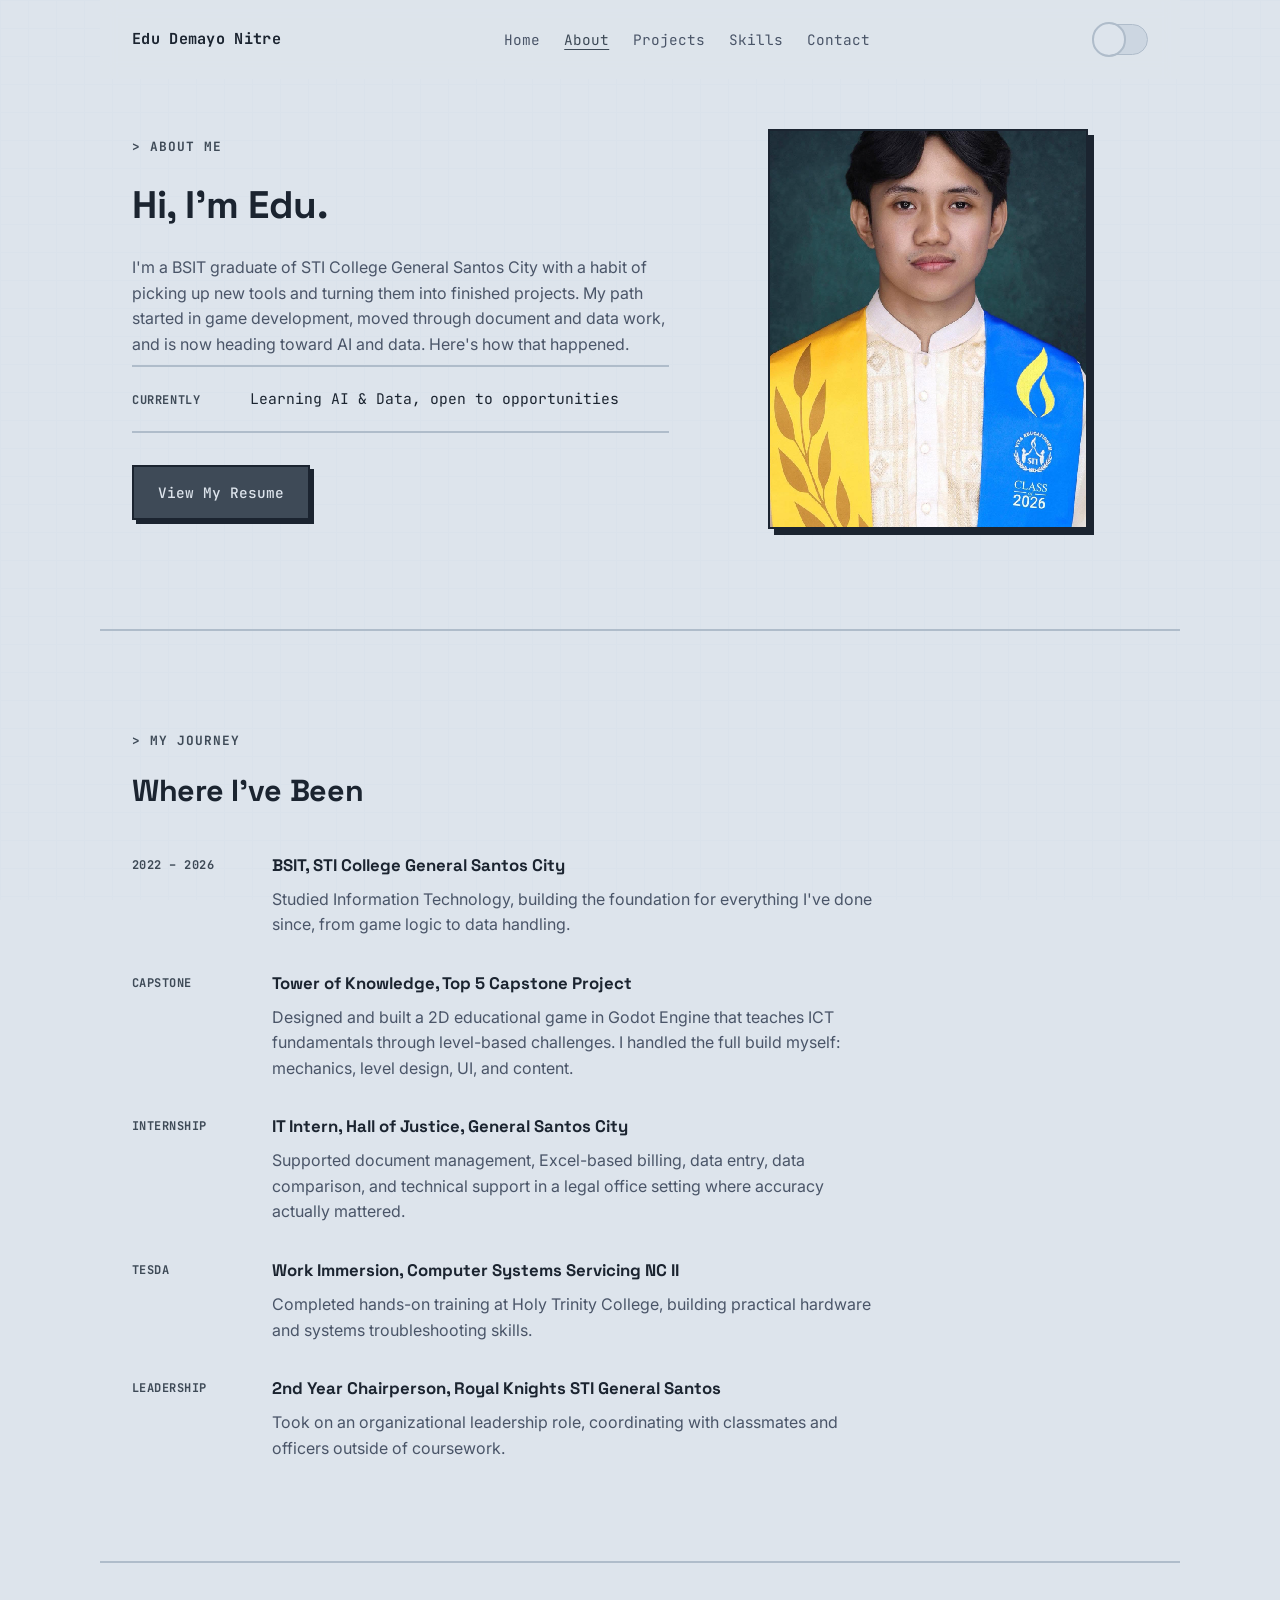
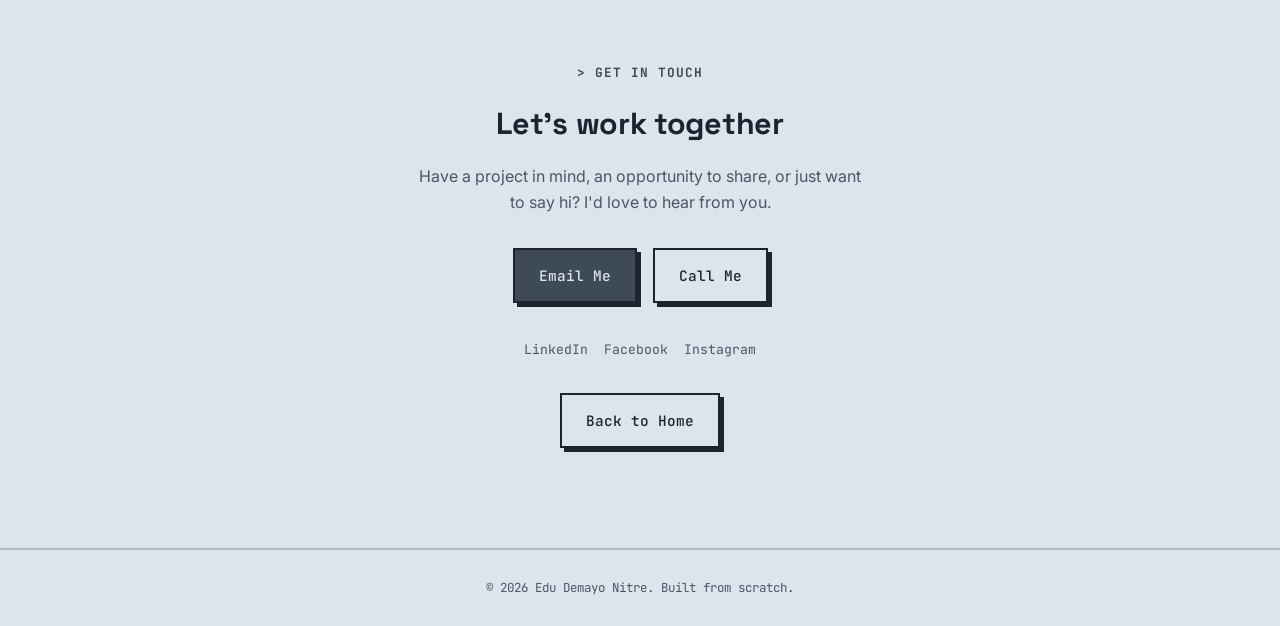
==== commit a0282913: "Add files via upload" ====
--- a/about.html
+++ b/about.html
@@ -13,8 +13,9 @@
   <nav>
     <div class="logo"><a href="index.html">Edu Demayo Nitre</a></div>
     <ul>
+      <li><a href="index.html">Home</a></li>
       <li><a href="about.html" class="active-link">About</a></li>
-      <li><a href="index.html#project">Project</a></li>
+      <li><a href="index.html#projects">Projects</a></li>
       <li><a href="index.html#skills">Skills</a></li>
       <li><a href="index.html#contact">Contact</a></li>
     </ul>
@@ -36,13 +37,20 @@
         started in game development, moved through document and data work,
         and is now heading toward AI and data. Here's how that happened.
       </p>
+      <div class="status-list">
+        <div class="status-item">
+          <span class="status-label">Currently</span>
+          <span class="status-value">Learning AI &amp; Data, open to opportunities</span>
+        </div>
+      </div>
       <div class="buttons">
         <a href="resume.pdf" target="_blank" rel="noopener" class="btn btn-primary">View My Resume</a>
       </div>
     </div>
     <div class="hero-image">
       <div class="photo-frame">
-        <img src="aboutme.png" alt="Edu Demayo Nitre">
+        <img src="aboutme.png" alt="Edu Demayo Nitre" class="photo-base">
+        <img src="profile.png" alt="Edu Demayo Nitre" class="photo-hover">
       </div>
     </div>
   </section>
@@ -112,16 +120,6 @@
     </div>
   </section>
 
-  <section class="currently-learning reveal" id="learning">
-    <p class="eyebrow">Right Now</p>
-    <h2>What I'm Learning</h2>
-    <p class="intro">
-      I'm actively building on my foundation: sharpening Git and GitHub
-      workflows, learning web development from scratch, and moving into
-      AI and data, the direction I want my career to grow toward next.
-    </p>
-  </section>
-
   <section class="contact reveal" id="about-contact">
     <p class="eyebrow">Get In Touch</p>
     <h2>Let's work together</h2>
@@ -145,6 +143,22 @@
   </footer>
 
   <script>
+    requestAnimationFrame(() => document.body.classList.add('page-loaded'));
+
+    document.querySelectorAll('a[href]').forEach((link) => {
+      const href = link.getAttribute('href');
+      const isInternalPage = href && (href === 'index.html' || href === 'about.html' || href.startsWith('index.html#') || href.startsWith('about.html#'));
+      if (isInternalPage && link.target !== '_blank') {
+        link.addEventListener('click', (e) => {
+          e.preventDefault();
+          document.body.classList.remove('page-loaded');
+          setTimeout(() => {
+            window.location.href = href;
+          }, 300);
+        });
+      }
+    });
+
     const themeToggle = document.getElementById('theme-toggle');
     const savedTheme = localStorage.getItem('theme');
 
--- a/style.css
+++ b/style.css
@@ -4,8 +4,8 @@
   --bg-alt: #CCD6E1;
   --ink: #1B2430;
   --ink-soft: #4A5568;
-  --accent: #2F5FA8;
-  --accent-soft: #C3D3E8;
+  --accent: #3E4A57;
+  --accent-soft: #D7DCE1;
   --line: #AFBCCA;
 
   --font-display: "Space Grotesk", sans-serif;
@@ -22,8 +22,8 @@
   --bg-alt: #16202E;
   --ink: #E4EAF2;
   --ink-soft: #93A2B8;
-  --accent: #6C93E0;
-  --accent-soft: rgba(108, 147, 224, 0.15);
+  --accent: #9BA6B2;
+  --accent-soft: rgba(155, 166, 178, 0.15);
   --line: #26344A;
 }
 
@@ -45,7 +45,12 @@
   line-height: 1.6;
   position: relative;
   overflow-x: hidden;
-  transition: background-color 0.2s ease, color 0.2s ease;
+  opacity: 0;
+  transition: background-color 0.2s ease, color 0.2s ease, opacity 0.35s ease;
+}
+
+body.page-loaded {
+  opacity: 1;
 }
 
 /* ---------- Ambient background: faint pixel grid ---------- */
@@ -83,13 +88,14 @@
 }
 
 .eyebrow {
-  font-family: var(--font-pixel);
-  font-size: 0.6rem;
+  font-family: var(--font-mono);
+  font-weight: 700;
+  font-size: 0.8rem;
   text-transform: uppercase;
-  letter-spacing: 0.05em;
+  letter-spacing: 0.08em;
   color: var(--accent);
   margin-bottom: 16px;
-  line-height: 1.8;
+  line-height: 1.6;
 }
 
 .eyebrow::before {
@@ -120,11 +126,19 @@
   padding: 24px 32px;
   gap: 16px;
   flex-wrap: wrap;
+  position: sticky;
+  top: 0;
+  z-index: 50;
+  background: color-mix(in srgb, var(--bg) 85%, transparent);
+  backdrop-filter: blur(8px);
+  -webkit-backdrop-filter: blur(8px);
 }
 
 nav .logo {
-  font-family: var(--font-pixel);
-  font-size: 0.7rem;
+  font-family: var(--font-mono);
+  font-weight: 700;
+  font-size: 0.95rem;
+  letter-spacing: 0.02em;
 }
 
 nav .logo a {
@@ -197,12 +211,37 @@
 
 /* ---------- Hero ---------- */
 .hero {
-  display: grid;
-  grid-template-columns: 1.1fr 0.9fr;
-  gap: 40px;
+  position: relative;
+  min-height: 95vh;
+  display: flex;
   align-items: center;
-  padding-top: 50px;
+  justify-content: center;
+  text-align: center;
+  overflow: hidden;
+  padding: 60px 32px;
   animation: fadeInUp 0.8s ease both;
+}
+
+#workflow-canvas {
+  position: absolute;
+  inset: 0;
+  width: 100%;
+  height: 100%;
+  z-index: 0;
+  pointer-events: none;
+}
+
+.hero-content {
+  position: relative;
+  z-index: 1;
+  max-width: 760px;
+  display: flex;
+  flex-direction: column;
+  align-items: center;
+}
+
+.hero-content .eyebrow {
+  margin-bottom: 12px;
 }
 
 @keyframes fadeInUp {
@@ -217,22 +256,23 @@
 }
 
 .hero h1 {
-  font-size: 2.6rem;
-  line-height: 1.15;
-  margin-bottom: 6px;
+  font-size: clamp(2.6rem, 6vw, 4.6rem);
+  line-height: 1.08;
+  margin-bottom: 10px;
   word-break: break-word;
 }
 
 .hero h2 {
-  font-size: 1.35rem;
+  font-size: clamp(1.3rem, 2.6vw, 1.9rem);
   font-weight: 500;
   color: var(--ink-soft);
-  margin-bottom: 24px;
+  margin-bottom: 28px;
 }
 
 .hero .intro {
   color: var(--ink-soft);
-  max-width: 46ch;
+  max-width: 52ch;
+  font-size: 1.05rem;
 }
 
 .status-list {
@@ -253,8 +293,9 @@
 }
 
 .status-label {
-  font-family: var(--font-pixel);
-  font-size: 0.55rem;
+  font-family: var(--font-mono);
+  font-weight: 700;
+  font-size: 0.75rem;
   text-transform: uppercase;
   letter-spacing: 0.05em;
   color: var(--accent);
@@ -294,6 +335,7 @@
 }
 
 .photo-frame {
+  position: relative;
   width: 100%;
   max-width: 320px;
   aspect-ratio: 4 / 5;
@@ -311,10 +353,21 @@
 }
 
 .photo-frame img {
+  position: absolute;
+  inset: 0;
   width: 100%;
   height: 100%;
   object-fit: cover;
   image-rendering: pixelated;
+  transition: opacity 0.35s ease;
+}
+
+.photo-frame .photo-hover {
+  opacity: 0;
+}
+
+.photo-frame:hover .photo-hover {
+  opacity: 1;
 }
 
 /* ---------- Project ---------- */
@@ -329,14 +382,17 @@
 
 .project-badge {
   display: inline-block;
-  font-family: var(--font-pixel);
-  font-size: 0.58rem;
-  background: var(--accent);
-  color: var(--bg);
-  padding: 8px 14px;
+  font-family: var(--font-body);
+  font-weight: 600;
+  font-size: 0.85rem;
+  text-transform: none;
+  letter-spacing: normal;
+  background: var(--accent-soft);
+  color: var(--accent);
+  padding: 8px 16px;
   border-radius: 0;
   margin-bottom: 20px;
-  line-height: 1.6;
+  line-height: 1.5;
 }
 
 .project-subtitle {
@@ -621,11 +677,12 @@
 }
 
 .timeline-year {
-  font-family: var(--font-pixel);
-  font-size: 0.52rem;
+  font-family: var(--font-mono);
+  font-weight: 700;
+  font-size: 0.75rem;
   color: var(--accent);
   text-transform: uppercase;
-  letter-spacing: 0.03em;
+  letter-spacing: 0.04em;
   padding-top: 4px;
   line-height: 1.6;
 }
@@ -668,10 +725,8 @@
   }
 
   .hero {
-    grid-template-columns: 1fr;
-    text-align: center;
-    padding-top: 20px;
-    gap: 28px;
+    min-height: 80vh;
+    padding: 40px 20px;
   }
 
   .hero h1 {
@@ -680,14 +735,6 @@
 
   .hero h2 {
     font-size: 1.1rem;
-  }
-
-  .hero-image {
-    order: -1;
-  }
-
-  .photo-frame {
-    max-width: 220px;
   }
 
   .hero .intro {
@@ -729,6 +776,10 @@
     font-size: 2rem;
   }
 
+  .photo-frame {
+    max-width: 220px;
+  }
+
   .timeline-item {
     grid-template-columns: 1fr;
     gap: 6px;
@@ -747,4 +798,157 @@
   .btn {
     width: 100%;
   }
+}
+
+/* ---------- Projects grid ---------- */
+.projects {
+  border-top: 2px solid var(--line);
+}
+
+.projects h2 {
+  font-size: 1.9rem;
+  margin-bottom: 36px;
+}
+
+.projects-grid {
+  display: grid;
+  grid-template-columns: repeat(2, 1fr);
+  gap: 28px;
+}
+
+.project-card {
+  border: 2px solid var(--line);
+  background: var(--bg-alt);
+  display: flex;
+  flex-direction: column;
+  box-shadow: 5px 5px 0 var(--line);
+  transition: transform 0.15s ease, box-shadow 0.15s ease, border-color 0.15s ease;
+}
+
+.project-card:hover {
+  transform: translate(-3px, -3px);
+  box-shadow: 8px 8px 0 var(--ink);
+  border-color: var(--accent);
+}
+
+.project-card .project-visual {
+  aspect-ratio: 16 / 10;
+  border: none;
+  border-bottom: 2px solid var(--line);
+  border-radius: 0;
+  box-shadow: none;
+  margin: 0;
+}
+
+.project-card:hover .project-visual {
+  transform: none;
+  box-shadow: none;
+}
+
+.project-card-body {
+  padding: 26px;
+  display: flex;
+  flex-direction: column;
+  flex: 1;
+  gap: 2px;
+}
+
+.project-card-body h3 {
+  font-family: var(--font-display);
+  font-weight: 700;
+  font-size: 1.2rem;
+  line-height: 1.3;
+  color: var(--ink);
+  margin-bottom: 12px;
+}
+
+.project-card-body p {
+  color: var(--ink-soft);
+  font-size: 0.92rem;
+  line-height: 1.55;
+  margin-bottom: 16px;
+}
+
+.project-card .project-badge {
+  align-self: flex-start;
+  font-size: 0.78rem;
+  padding: 7px 14px;
+  margin-bottom: 14px;
+}
+
+.project-card .tech-tags {
+  margin: 0;
+  margin-top: auto;
+  padding-top: 4px;
+}
+
+/* ---------- Tech ticker ---------- */
+.ticker {
+  border-top: 2px solid var(--line);
+  padding-top: 60px;
+  padding-bottom: 60px;
+  overflow: hidden;
+}
+
+.ticker .eyebrow {
+  display: block;
+}
+
+.ticker .eyebrow::before {
+  content: "";
+}
+
+.ticker-row {
+  overflow: hidden;
+  width: 100%;
+  margin-top: 18px;
+  -webkit-mask-image: linear-gradient(90deg, transparent, #000 10%, #000 90%, transparent);
+  mask-image: linear-gradient(90deg, transparent, #000 10%, #000 90%, transparent);
+}
+
+.ticker-track {
+  display: flex;
+  gap: 12px;
+  width: max-content;
+  animation: ticker-scroll 38s linear infinite;
+}
+
+.ticker-track-reverse {
+  animation-name: ticker-scroll-reverse;
+  animation-duration: 42s;
+}
+
+.ticker-track span {
+  flex-shrink: 0;
+  font-family: var(--font-mono);
+  font-size: 0.85rem;
+  color: var(--accent);
+  border: 1px solid var(--accent);
+  background: var(--bg);
+  padding: 8px 18px;
+  border-radius: 999px;
+  white-space: nowrap;
+}
+
+@keyframes ticker-scroll {
+  from { transform: translateX(0); }
+  to { transform: translateX(-50%); }
+}
+
+@keyframes ticker-scroll-reverse {
+  from { transform: translateX(-50%); }
+  to { transform: translateX(0); }
+}
+
+@media (prefers-reduced-motion: reduce) {
+  .ticker-track,
+  .ticker-track-reverse {
+    animation: none;
+  }
+}
+
+@media (max-width: 900px) {
+  .projects-grid {
+    grid-template-columns: 1fr;
+  }
 }
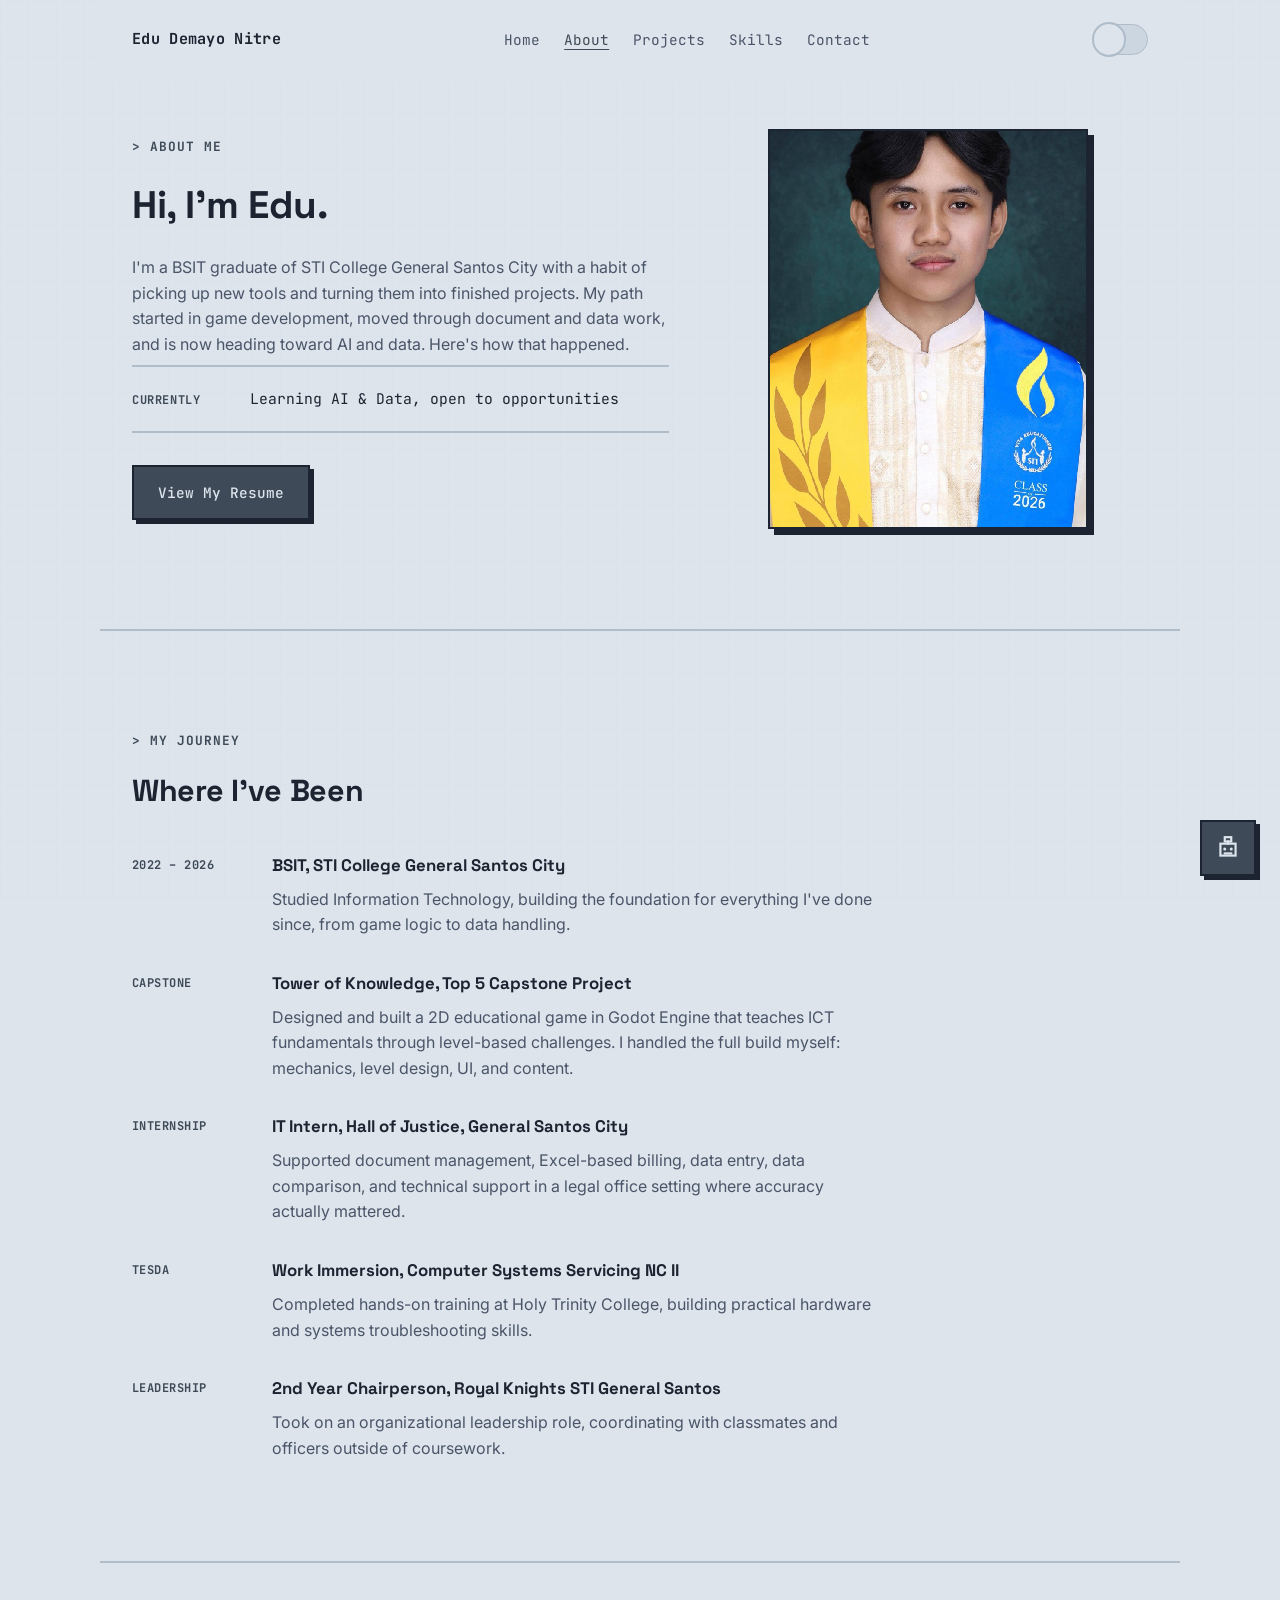
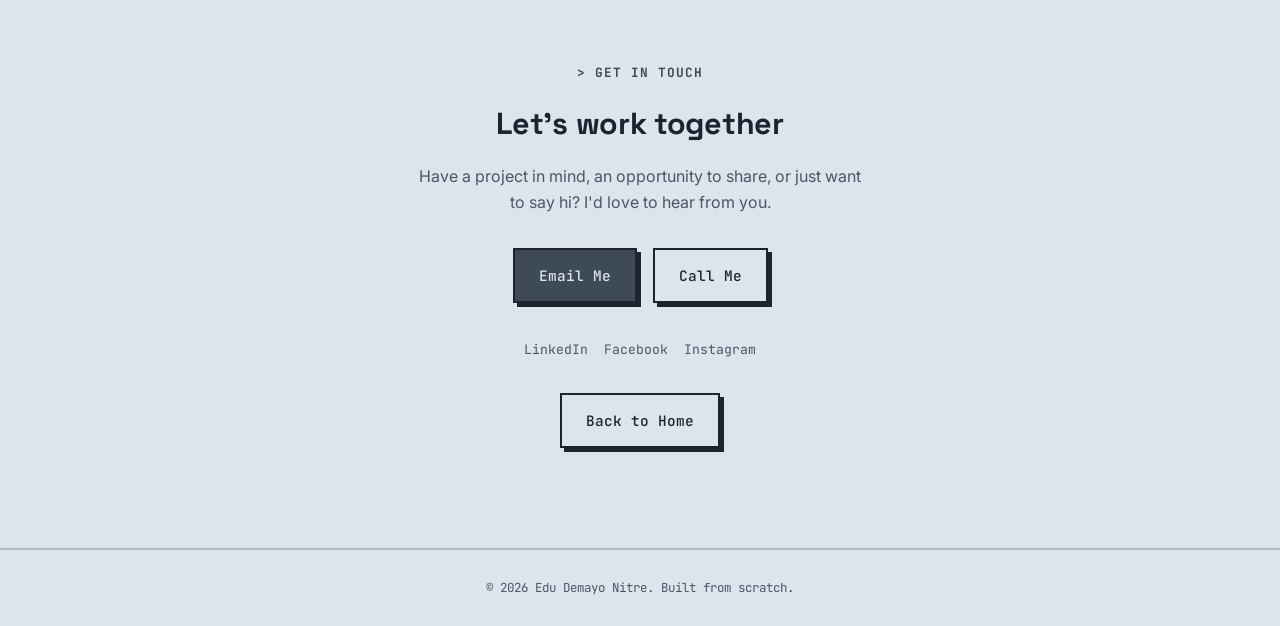
==== commit a031e3f2: "Add files via upload" ====
--- a/about.html
+++ b/about.html
@@ -142,6 +142,38 @@
     <p>&copy; 2026 Edu Demayo Nitre. Built from scratch.</p>
   </footer>
 
+  <div class="chat-widget">
+    <button class="chat-toggle" id="chat-toggle" aria-label="Open chat">
+      <svg viewBox="0 0 24 24" width="26" height="26" fill="none" stroke="currentColor" stroke-width="2" stroke-linecap="square" stroke-linejoin="miter">
+        <rect x="5" y="8" width="14" height="11" />
+        <rect x="9" y="2" width="6" height="4" />
+        <line x1="12" y1="6" x2="12" y2="8" />
+        <circle cx="9" cy="13" r="1.4" fill="currentColor" stroke="none" />
+        <circle cx="15" cy="13" r="1.4" fill="currentColor" stroke="none" />
+        <line x1="9" y1="17" x2="15" y2="17" />
+      </svg>
+    </button>
+    <div class="chat-panel" id="chat-panel">
+      <div class="chat-header">
+        <span>Ask about Edu</span>
+        <button class="chat-close" id="chat-close" aria-label="Close chat">&times;</button>
+      </div>
+      <div class="chat-messages" id="chat-messages">
+        <div class="chat-msg bot">Hi! I'm a quick FAQ bot. Ask me about Edu's projects, skills, background, or how to get in touch &mdash; or tap a suggestion below.</div>
+      </div>
+      <div class="chat-quick" id="chat-quick">
+        <button type="button" class="chat-chip" data-q="projects">Projects</button>
+        <button type="button" class="chat-chip" data-q="skills">Skills</button>
+        <button type="button" class="chat-chip" data-q="contact">Contact</button>
+        <button type="button" class="chat-chip" data-q="about">About Edu</button>
+      </div>
+      <form class="chat-input-row" id="chat-form">
+        <input type="text" id="chat-input" placeholder="Type a question..." autocomplete="off">
+        <button type="submit" class="btn btn-primary chat-send">Send</button>
+      </form>
+    </div>
+  </div>
+
   <script>
     requestAnimationFrame(() => document.body.classList.add('page-loaded'));
 
@@ -182,6 +214,95 @@
       });
     }, { threshold: 0.15 });
     revealEls.forEach((el) => observer.observe(el));
+  
+    (function () {
+      const faqs = [
+        { keywords: ['who are you', 'about you', 'who is edu', 'introduce', 'yourself'], answer: "I'm Edu Demayo Nitre, a BSIT graduate from STI College General Santos City. I build AI automation workflows with n8n, and I'm also a Godot game developer." },
+        { keywords: ['project', 'tower of knowledge', 'game', 'built', 'portfolio piece'], answer: "My featured project is Tower of Knowledge, a 2D educational game built in Godot Engine and a Top 5 Capstone Project. I've also built AI automation workflows in n8n: lead qualification & booking automation, AI customer support automation, and a follow-up sequence automation. Check the Projects section for details!" },
+        { keywords: ['automation', 'n8n', 'workflow', 'ai agent'], answer: "I build AI-powered automation workflows using n8n, integrating tools like Gmail, OpenAI, Google Sheets, and webhook APIs. See the Projects and Skills sections for real examples." },
+        { keywords: ['skill', 'skills', 'what can you do', 'tech stack', 'technologies'], answer: "My skills include Godot Engine, GDScript, AI Automation, Workflow Automation with n8n, Prompt Engineering, Web Development, Data Entry & Document Management, Video Editing, Graphic Design, and more. Full list is in the Skills section." },
+        { keywords: ['contact', 'email', 'reach', 'hire', 'get in touch'], answer: "You can reach Edu at edunitre24@gmail.com, call +63 950 151 4487, or connect via LinkedIn, Facebook, or Instagram \u2014 links are in the Contact section." },
+        { keywords: ['resume', 'cv'], answer: "Yes! You can view or download Edu's resume from the button in the About page or the Contact section." },
+        { keywords: ['job', 'hiring', 'opportunit', 'available', 'looking for work'], answer: "Edu is currently open to opportunities in AI automation and data roles. Feel free to reach out through the Contact section!" },
+        { keywords: ['education', 'school', 'college', 'study', 'degree'], answer: "Edu is a BSIT graduate from STI College General Santos City, Philippines." },
+      ];
+
+      const quickAnswers = {
+        projects: faqs[0 + 1].answer,
+        skills: faqs[3].answer,
+        contact: faqs[4].answer,
+        about: faqs[0].answer,
+      };
+
+      function findAnswer(text) {
+        const lower = text.toLowerCase();
+        for (const faq of faqs) {
+          if (faq.keywords.some((k) => lower.includes(k))) return faq.answer;
+        }
+        return "I'm not sure about that one! Try asking about Edu's projects, skills, background, or how to get in touch \u2014 or email him directly at edunitre24@gmail.com.";
+      }
+
+      const toggle = document.getElementById('chat-toggle');
+      const panel = document.getElementById('chat-panel');
+      const closeBtn = document.getElementById('chat-close');
+      const messages = document.getElementById('chat-messages');
+      const form = document.getElementById('chat-form');
+      const input = document.getElementById('chat-input');
+      const chips = document.querySelectorAll('.chat-chip');
+
+      if (!toggle || !panel) return;
+
+      function addMessage(text, sender) {
+        const el = document.createElement('div');
+        el.className = 'chat-msg ' + sender;
+        el.textContent = text;
+        messages.appendChild(el);
+        messages.scrollTop = messages.scrollHeight;
+      }
+
+      function respond(text) {
+        addMessage(text, 'user');
+        setTimeout(() => {
+          addMessage(findAnswer(text), 'bot');
+        }, 350);
+      }
+
+      toggle.addEventListener('click', () => {
+        const isOpen = panel.classList.toggle('open');
+        if (isOpen) input.focus();
+      });
+
+      closeBtn.addEventListener('click', () => {
+        panel.classList.remove('open');
+      });
+
+      document.addEventListener('click', (e) => {
+        if (!panel.classList.contains('open')) return;
+        const widget = document.querySelector('.chat-widget');
+        if (widget && !widget.contains(e.target)) {
+          panel.classList.remove('open');
+        }
+      });
+
+      form.addEventListener('submit', (e) => {
+        e.preventDefault();
+        const text = input.value.trim();
+        if (!text) return;
+        respond(text);
+        input.value = '';
+      });
+
+      chips.forEach((chip) => {
+        chip.addEventListener('click', () => {
+          const key = chip.getAttribute('data-q');
+          addMessage(chip.textContent, 'user');
+          setTimeout(() => {
+            addMessage(quickAnswers[key], 'bot');
+          }, 300);
+        });
+      });
+    })();
+
   </script>
 
 </body>
--- a/style.css
+++ b/style.css
@@ -85,6 +85,7 @@
   max-width: var(--max-width);
   margin: 0 auto;
   padding: 100px 32px;
+  box-sizing: border-box;
 }
 
 .eyebrow {
@@ -209,9 +210,13 @@
   color: var(--ink);
 }
 
-/* ---------- Hero ---------- */
+/* ---------- Hero (hardened: fully self-contained, no inherited section sizing) ---------- */
 .hero {
   position: relative;
+  width: 100%;
+  max-width: none;
+  margin: 0;
+  box-sizing: border-box;
   min-height: 95vh;
   display: flex;
   align-items: center;
@@ -234,7 +239,10 @@
 .hero-content {
   position: relative;
   z-index: 1;
+  width: 100%;
   max-width: 760px;
+  margin: 0 auto;
+  box-sizing: border-box;
   display: flex;
   flex-direction: column;
   align-items: center;
@@ -260,6 +268,7 @@
   line-height: 1.08;
   margin-bottom: 10px;
   word-break: break-word;
+  max-width: 100%;
 }
 
 .hero h2 {
@@ -951,4 +960,199 @@
   .projects-grid {
     grid-template-columns: 1fr;
   }
+}
+
+/* ---------- FAQ Chat Widget ---------- */
+.chat-widget {
+  position: fixed;
+  bottom: 24px;
+  right: 24px;
+  z-index: 200;
+}
+
+.chat-toggle {
+  width: 56px;
+  height: 56px;
+  border-radius: 0;
+  border: 2px solid var(--ink);
+  background: var(--accent);
+  color: var(--bg);
+  font-size: 1.4rem;
+  cursor: pointer;
+  box-shadow: 4px 4px 0 var(--ink);
+  transition: transform 0.15s ease, box-shadow 0.15s ease;
+  display: flex;
+  align-items: center;
+  justify-content: center;
+  animation: chat-float 2.6s ease-in-out infinite;
+}
+
+@keyframes chat-float {
+  0%, 100% { transform: translateY(0); }
+  50% { transform: translateY(-6px); }
+}
+
+.chat-toggle:hover {
+  animation-play-state: paused;
+  transform: translate(-2px, -2px);
+  box-shadow: 6px 6px 0 var(--ink);
+}
+
+@media (prefers-reduced-motion: reduce) {
+  .chat-toggle {
+    animation: none;
+  }
+}
+
+.chat-panel {
+  position: absolute;
+  bottom: 70px;
+  right: 0;
+  width: 320px;
+  max-width: calc(100vw - 48px);
+  height: 440px;
+  max-height: 70vh;
+  background: var(--bg);
+  border: 2px solid var(--ink);
+  box-shadow: 6px 6px 0 var(--ink);
+  display: flex;
+  flex-direction: column;
+  transform-origin: bottom right;
+  transform: scale(0.15);
+  opacity: 0;
+  pointer-events: none;
+  transition: transform 0.28s cubic-bezier(0.34, 1.2, 0.64, 1), opacity 0.2s ease;
+}
+
+.chat-panel.open {
+  transform: scale(1);
+  opacity: 1;
+  pointer-events: auto;
+}
+
+@media (prefers-reduced-motion: reduce) {
+  .chat-panel {
+    transition: opacity 0.15s ease;
+    transform: none;
+  }
+}
+
+.chat-header {
+  display: flex;
+  justify-content: space-between;
+  align-items: center;
+  padding: 14px 16px;
+  background: var(--accent);
+  color: var(--bg);
+  font-family: var(--font-mono);
+  font-weight: 700;
+  font-size: 0.9rem;
+}
+
+.chat-close {
+  background: none;
+  border: none;
+  color: var(--bg);
+  font-size: 1.3rem;
+  cursor: pointer;
+  line-height: 1;
+}
+
+.chat-messages {
+  flex: 1;
+  overflow-y: auto;
+  padding: 14px;
+  display: flex;
+  flex-direction: column;
+  gap: 10px;
+}
+
+.chat-msg {
+  font-family: var(--font-body);
+  font-size: 0.88rem;
+  line-height: 1.5;
+  padding: 10px 12px;
+  max-width: 85%;
+  border: 1px solid var(--line);
+}
+
+.chat-msg.bot {
+  background: var(--bg-alt);
+  color: var(--ink);
+  align-self: flex-start;
+}
+
+.chat-msg.user {
+  background: var(--accent);
+  color: var(--bg);
+  align-self: flex-end;
+  border-color: var(--accent);
+}
+
+.chat-quick {
+  display: flex;
+  flex-wrap: wrap;
+  gap: 8px;
+  padding: 0 14px 12px;
+}
+
+.chat-chip {
+  font-family: var(--font-mono);
+  font-size: 0.75rem;
+  padding: 6px 10px;
+  background: var(--bg);
+  color: var(--accent);
+  border: 1px solid var(--accent);
+  cursor: pointer;
+  transition: transform 0.15s ease;
+}
+
+.chat-chip:hover {
+  transform: translate(-1px, -1px);
+}
+
+.chat-input-row {
+  display: flex;
+  gap: 8px;
+  padding: 12px 14px;
+  border-top: 2px solid var(--line);
+}
+
+.chat-input-row input {
+  flex: 1;
+  min-width: 0;
+  padding: 10px 12px;
+  border: 1px solid var(--line);
+  background: var(--bg-alt);
+  color: var(--ink);
+  font-family: var(--font-body);
+  font-size: 0.88rem;
+}
+
+.chat-input-row input:focus {
+  outline: none;
+  border-color: var(--accent);
+}
+
+.chat-send {
+  padding: 10px 16px;
+  box-shadow: none;
+  font-size: 0.85rem;
+}
+
+.chat-send:hover {
+  transform: none;
+  box-shadow: none;
+}
+
+@media (max-width: 480px) {
+  .chat-panel {
+    width: calc(100vw - 32px);
+    right: -8px;
+  }
+
+  .chat-widget {
+    bottom: 16px;
+    right: 16px;
+  }
 }
